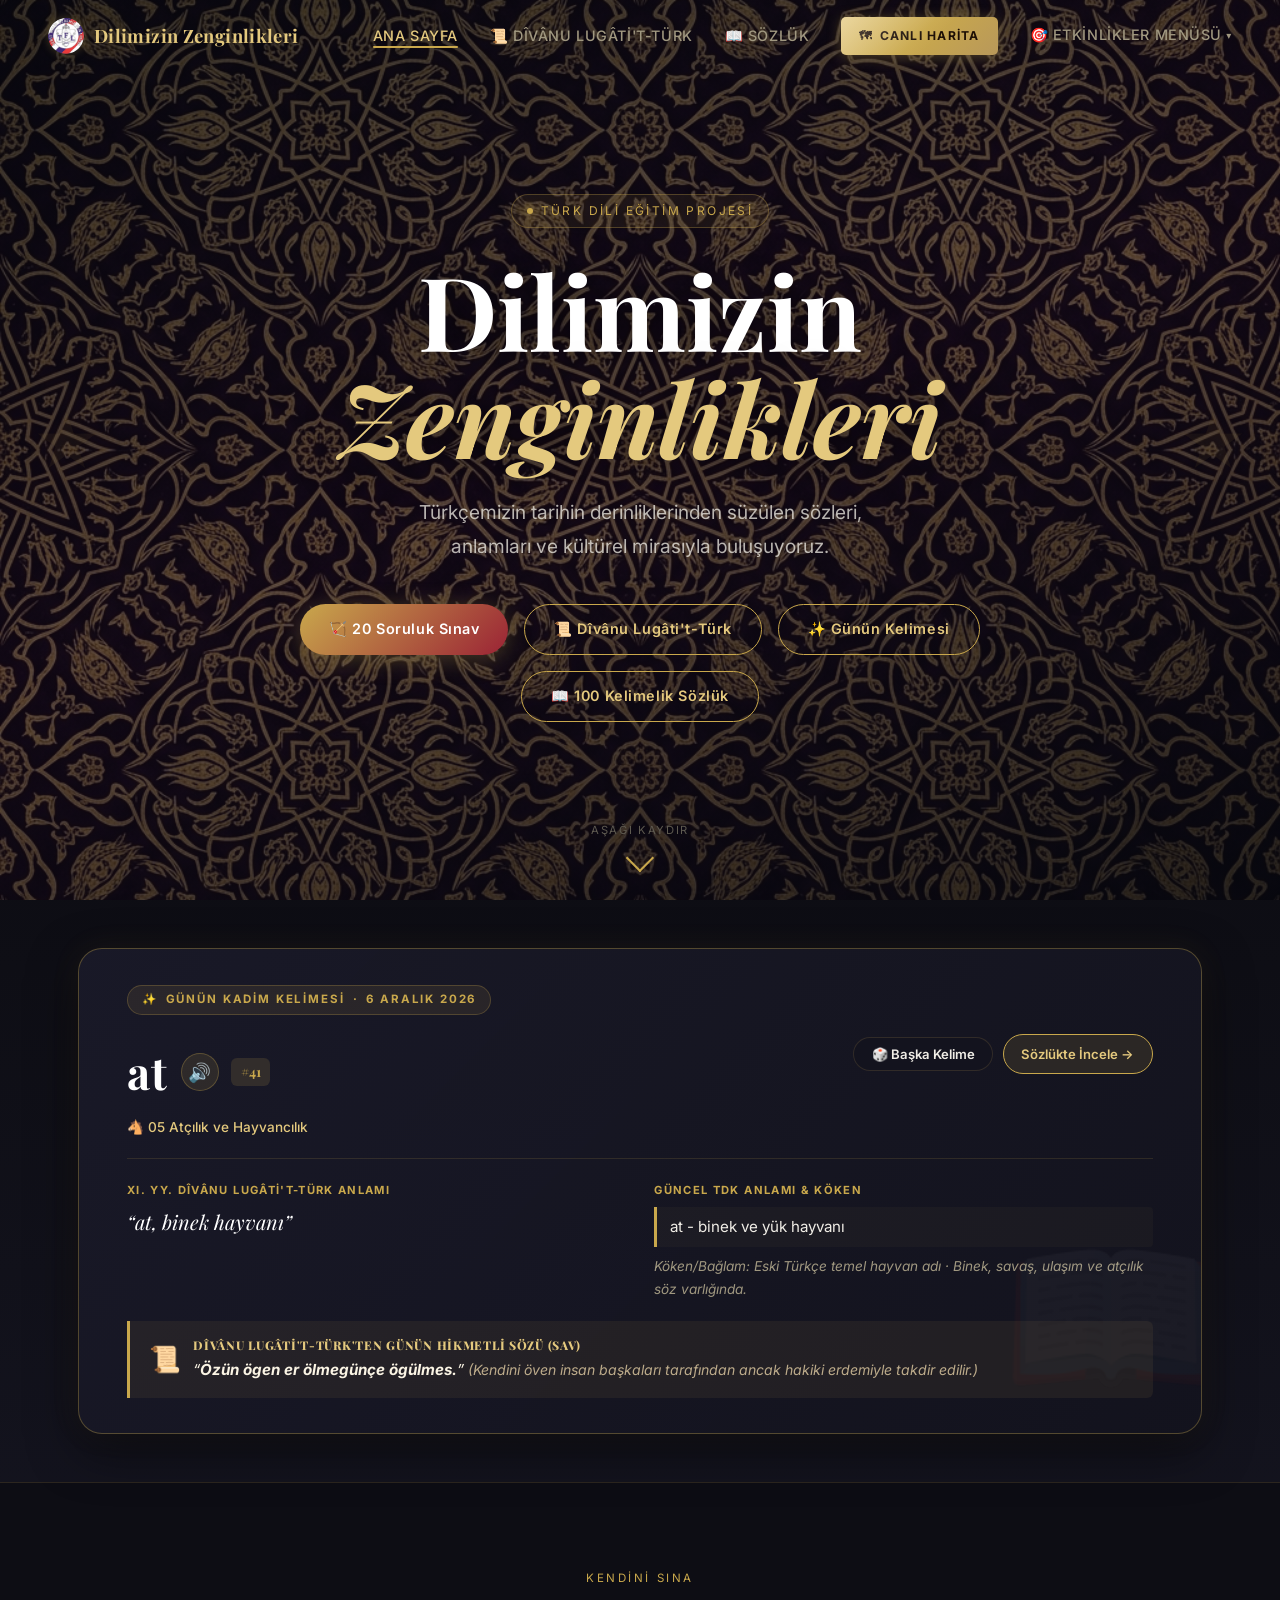
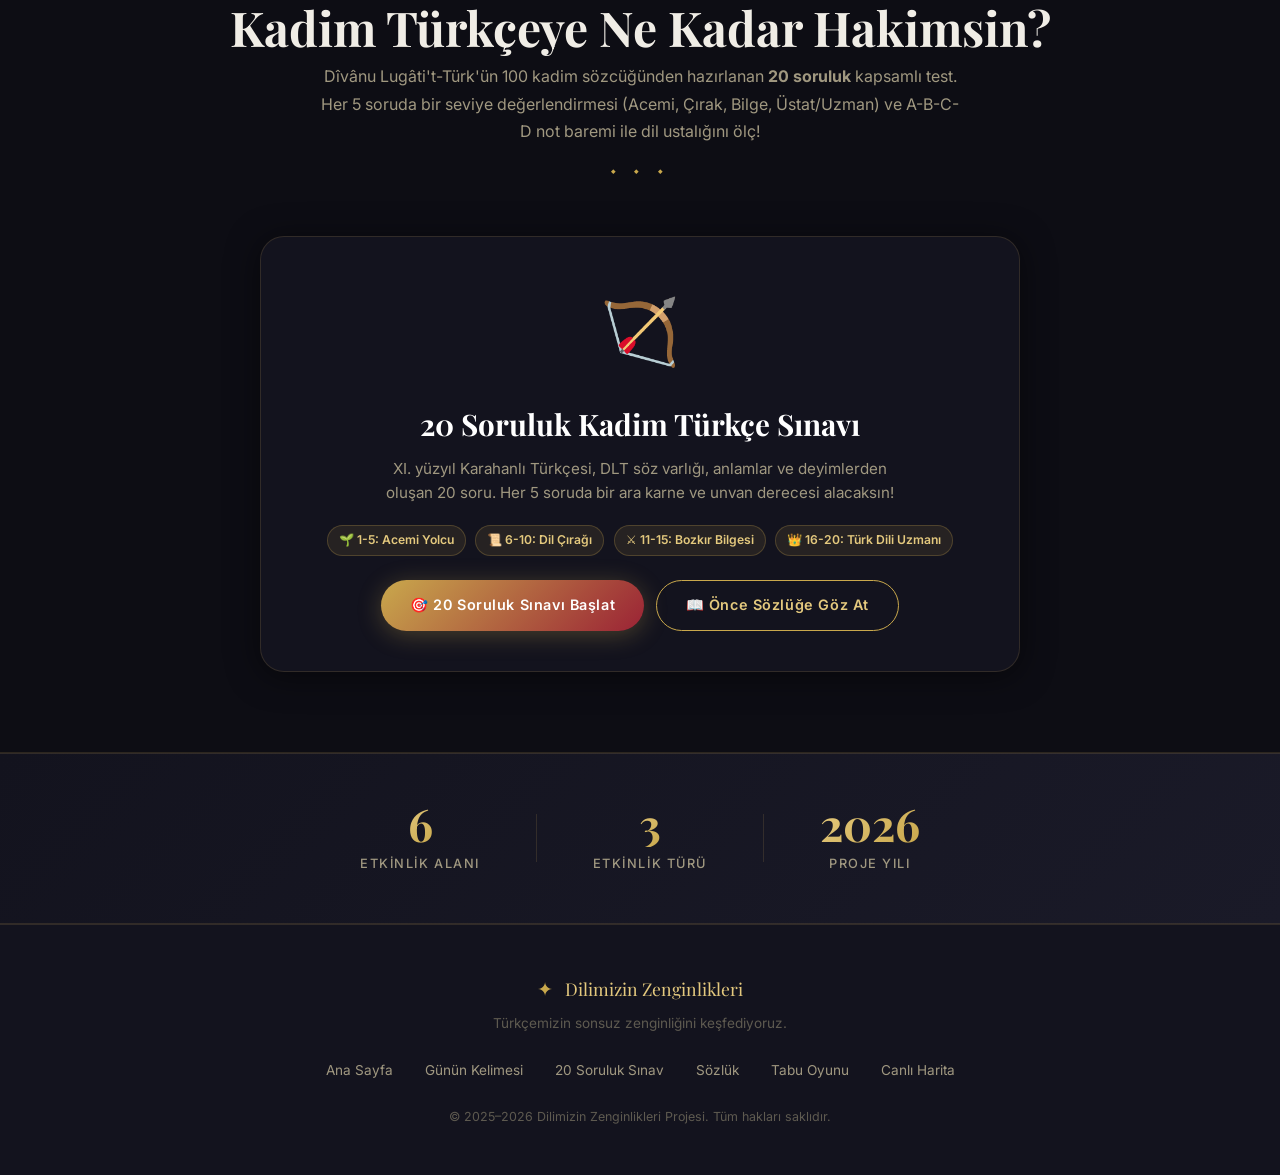
==== index.html @ dffff852 "Add files via upload" ====
<!DOCTYPE html>
<html lang="tr">
<head>
  <link rel="icon" href="favicon.ico" />
  <meta charset="UTF-8" />
  <meta name="viewport" content="width=device-width, initial-scale=1.0" />
  <title>Dilimizin Zenginlikleri – Türkçenin Sonsuz Dünyası</title>
  <meta name="description" content="Dilimizin Zenginlikleri projesi: Türkçemizin tarihsel derinliğini, kelime hazinesini ve kültürel mirasını keşfedin. Öğrenci etkinlikleri, çalışmalar ve dil yolculuğu." />
  <link rel="preconnect" href="https://fonts.googleapis.com" />
  <link rel="preconnect" href="https://fonts.gstatic.com" crossorigin />
  <link href="https://fonts.googleapis.com/css2?family=Playfair+Display:ital,wght@0,400;0,600;0,700;1,400&family=Inter:wght@300;400;500;600&family=Amiri:ital,wght@0,400;0,700;1,400&display=swap" rel="stylesheet" />
  <link rel="stylesheet" href="style.css" />
</head>
<body>

  <!-- ════ NAV ════ -->
  <header class="site-header" id="site-header">
    <nav class="navbar" role="navigation" aria-label="Ana Navigasyon">
      <a href="#hero" class="brand" id="brand-logo" style="display:flex;align-items:center;gap:10px">
        <img src="assets/proje_logo_clean.png" alt="Dilimizin Zenginlikleri Proje Logosu" style="height:36px;width:auto;border-radius:50%;box-shadow:0 0 10px rgba(201,168,76,0.3)" />
        <span class="brand-text">Dilimizin Zenginlikleri</span>
      </a>
      <button class="hamburger" id="hamburger-btn" aria-label="Menüyü aç" aria-expanded="false">
        <span></span><span></span><span></span>
      </button>
      <ul class="nav-links" id="nav-links" role="menubar">
        <li role="none"><a href="#hero" class="nav-link active" role="menuitem" id="nav-anasayfa">Ana Sayfa</a></li>
        <li role="none"><a href="divanu.html" class="nav-link" role="menuitem" id="nav-divanu">📜 Dîvânu Lugâti't-Türk</a></li>
        <li role="none"><a href="sozluk.html" class="nav-link" role="menuitem" id="nav-sozluk">📖 Sözlük</a></li>
        <li role="none"><a href="harita.html" class="nav-map-btn" id="nav-harita-btn">🗺 <span>Canlı Harita</span></a></li>
        <li class="nav-dropdown" role="none" id="nav-etkinlikler-wrap">
          <button class="nav-link nav-dropdown-btn" id="nav-etkinlikler" aria-haspopup="true" aria-expanded="false">
            🎯 Etkinlikler Menüsü <span class="nav-chevron">▾</span>
          </button>
          <ul class="nav-dropdown-menu" id="nav-dropdown-menu" role="menu">
            <li role="none"><a href="harita.html" class="nav-dropdown-item nav-dropdown-item--page" role="menuitem">🗺️ Türk Dünyası Canlı Haritası</a></li>
            <li role="none"><a href="divanu.html" class="nav-dropdown-item nav-dropdown-item--page" role="menuitem">📜 Dîvânu Lugâti't-Türk & Kaşgarlı Mahmud Rehberi</a></li>
            <li role="none"><a href="sozluk.html" class="nav-dropdown-item nav-dropdown-item--page" role="menuitem">📖 100 Kelimelik Kadim Sözlük</a></li>
            <li role="none"><a href="#mini-quiz" class="nav-dropdown-item" role="menuitem" id="nd-quiz">🏹 20 Soruluk Bilgi Sınavı</a></li>
            <li role="none"><a href="tabu.html" class="nav-dropdown-item" role="menuitem">🃏 Kadim Kelimeler Tabu Turnuvası</a></li>
          </ul>
        </li>
      </ul>
    </nav>
  </header>

  <main>

    <!-- ════ HERO ════ -->
    <section class="hero" id="hero" aria-label="Karşılama Bölümü">
      <div class="hero-overlay"></div>
      <div class="hero-content">
        <div class="hero-badge" id="hero-badge">
          <span class="hero-badge-dot"></span>
          Türk Dili Eğitim Projesi
        </div>
        <h1 class="hero-title" id="hero-title">
          Dilimizin<br />
          <em>Zenginlikleri</em>
        </h1>
        <p class="hero-subtitle" id="hero-subtitle">
          Türkçemizin tarihin derinliklerinden süzülen sözleri,<br />
          anlamları ve kültürel mirasıyla buluşuyoruz.
        </p>
        <div class="hero-actions">
          <a href="#mini-quiz" class="btn btn-primary" id="hero-btn-quiz">🏹 20 Soruluk Sınav</a>
          <a href="divanu.html" class="btn btn-ghost" id="hero-btn-divanu">📜 Dîvânu Lugâti't-Türk</a>
          <a href="#gunun-kelimesi" class="btn btn-ghost" id="hero-btn-gunun-kelimesi">✨ Günün Kelimesi</a>
          <a href="sozluk.html" class="btn btn-ghost" id="hero-btn-sozluk">📖 100 Kelimelik Sözlük</a>
        </div>

      </div>
      <div class="hero-scroll-hint" id="hero-scroll-hint" aria-hidden="true">
        <span>Aşağı Kaydır</span>
        <div class="scroll-arrow"></div>
      </div>
      <div class="hero-ornament ornament-left" aria-hidden="true">٭</div>
      <div class="hero-ornament ornament-right" aria-hidden="true">٭</div>
    </section>

    <!-- ════ GÜNÜN KELİMESİ WIDGET ════ -->
    <section class="section gunun-kelimesi-section" id="gunun-kelimesi" aria-label="Günün Kadim Kelimesi">
      <div class="container">
        <div class="daily-word-card">
          <div class="daily-word-badge">
            <span>✨</span> GÜNÜN KADİM KELİMESİ <span>·</span> <span id="daily-date">Bugün</span>
          </div>
          <div class="daily-word-header">
            <div>
              <div class="daily-word-title-wrap">
                <h3 class="daily-word-title" id="daily-word-k">...</h3>
                <button type="button" class="daily-speak-btn" id="daily-speak-btn" title="Sesli Dinle">🔊</button>
                <span class="daily-word-no" id="daily-word-no">#00</span>
              </div>
              <div class="daily-word-cat" id="daily-word-cat">Kategori</div>
            </div>
            <div class="daily-actions">
              <button type="button" class="daily-btn-refresh" id="daily-btn-random" title="Farklı bir kadim kelime getir">🎲 Başka Kelime</button>
              <a href="sozluk.html" class="daily-btn-link">Sözlükte İncele →</a>
            </div>
          </div>
          <div class="daily-word-body">
            <div class="daily-field">
              <span class="daily-field-label">XI. YY. DÎVÂNU LUGÂTİ'T-TÜRK ANLAMI</span>
              <p class="daily-dlt-meaning" id="daily-word-d">“...”</p>
            </div>
            <div class="daily-field">
              <span class="daily-field-label">GÜNCEL TDK ANLAMI & KÖKEN</span>
              <p class="daily-tdk-meaning" id="daily-word-tdk">...</p>
              <p class="daily-koken" id="daily-word-koken">...</p>
            </div>
          </div>
          <!-- Günün Atasözü (Sav) Kutucuğu -->
          <div class="daily-sav-box" id="daily-sav-box" style="margin-top:1.2rem;padding:0.9rem 1.2rem;background:rgba(201,168,76,0.08);border-left:3px solid var(--color-gold);border-radius:0 6px 6px 0;display:flex;align-items:center;gap:12px">
            <span style="font-size:1.6rem;flex-shrink:0">📜</span>
            <div>
              <div style="font-family:var(--font-display);font-size:0.75rem;font-weight:800;color:var(--color-gold-light);letter-spacing:0.06em;text-transform:uppercase">
                Dîvânu Lugâti't-Türk'ten Günün Hikmetli Sözü (Sav)
              </div>
              <div id="daily-sav-text" style="font-family:var(--font-serif);font-style:italic;font-size:0.95rem;color:#FAF4E4;margin-top:2px">
                “Kanı kanla yumazlar, kanı su ile yurlar.” (Kötülüğe kötülükle değil, iyilikle karşılık verilir.)
              </div>
            </div>
          </div>
        </div>
      </div>
    </section>

    <!-- ════ HIZLI TÜRKÇE KELİME TESTİ (20 SORULUK BÜYÜK QUIZ) ════ -->
    <section class="section mini-quiz-section" id="mini-quiz" aria-label="Kadim Kelimeler Bilgi Testi">
      <div class="container">
        <div class="section-header">
          <span class="section-tag">Kendini Sına</span>
          <h2 class="section-title">Kadim Türkçeye Ne Kadar Hakimsin?</h2>
          <p class="section-sub" style="color:var(--color-text-muted);max-width:640px;margin:0.5rem auto 0;text-align:center">Dîvânu Lugâti't-Türk'ün 100 kadim sözcüğünden hazırlanan <strong>20 soruluk</strong> kapsamlı test. Her 5 soruda bir seviye değerlendirmesi (Acemi, Çırak, Bilge, Üstat/Uzman) ve A-B-C-D not baremi ile dil ustalığını ölç!</p>
          <div class="title-ornament" aria-hidden="true">⬥ ⬥ ⬥</div>
        </div>

        <div class="quiz-container" id="quiz-container">
          <!-- Quiz Start View -->
          <div class="quiz-view" id="quiz-start-view">
            <div class="quiz-icon">🏹</div>
            <h3 class="quiz-view-title">20 Soruluk Kadim Türkçe Sınavı</h3>
            <p class="quiz-view-desc">XI. yüzyıl Karahanlı Türkçesi, DLT söz varlığı, anlamlar ve deyimlerden oluşan 20 soru. Her 5 soruda bir ara karne ve unvan derecesi alacaksın!</p>
            <div class="quiz-stages-preview">
              <span class="stage-pill">🌱 1-5: Acemi Yolcu</span>
              <span class="stage-pill">📜 6-10: Dil Çırağı</span>
              <span class="stage-pill">⚔️ 11-15: Bozkır Bilgesi</span>
              <span class="stage-pill">👑 16-20: Türk Dili Uzmanı</span>
            </div>
            <div style="display:flex;gap:0.75rem;justify-content:center;flex-wrap:wrap;margin-top:1.5rem">
              <button class="btn btn-primary" id="btn-start-quiz">🎯 20 Soruluk Sınavı Başlat</button>
              <a href="sozluk.html" class="btn btn-ghost">📖 Önce Sözlüğe Göz At</a>
            </div>
          </div>

          <!-- Quiz Question View -->
          <div class="quiz-view" id="quiz-play-view" style="display:none">
            <div class="quiz-progress-bar">
              <div class="quiz-progress-fill" id="quiz-progress-fill" style="width:5%"></div>
            </div>
            <div class="quiz-meta-row">
              <span class="quiz-q-indicator" id="quiz-q-indicator">Soru 1 / 20</span>
              <span class="quiz-tier-badge" id="quiz-current-tier-badge">Aşama 1: Acemi</span>
              <span class="quiz-score-indicator" id="quiz-score-indicator">Doğru: 0 / 20</span>
            </div>
            <h3 class="quiz-question-text" id="quiz-question-text">Soru yükleniyor...</h3>
            <div class="quiz-options-grid" id="quiz-options-grid"></div>
            <div class="quiz-feedback-box" id="quiz-feedback-box" style="display:none">
              <div id="quiz-feedback-text"></div>
              <button class="btn btn-primary" id="quiz-btn-next" style="margin-top:0.8rem;padding:0.5rem 1.4rem;font-size:0.88rem">Sonraki Soru →</button>
            </div>
          </div>

          <!-- Quiz Mid-Stage Checkpoint (Her 5 Soruda Bir Ara Değerlendirme) -->
          <div class="quiz-view" id="quiz-stage-view" style="display:none">
            <div class="quiz-icon" id="quiz-stage-icon">🎖️</div>
            <div class="quiz-grade-circle" id="quiz-stage-grade">A</div>
            <h3 class="quiz-view-title" id="quiz-stage-title">5. Soru Tamamlandı!</h3>
            <p class="quiz-view-desc" id="quiz-stage-desc">Seviye değerlendirmesi yükleniyor...</p>
            <div class="stage-stats-card" id="stage-stats-card">
              <!-- JS ile dinamik dolacak -->
            </div>
            <button class="btn btn-primary" id="btn-continue-quiz" style="margin-top:1.5rem">Sonraki Aşamaya Devam Et →</button>
          </div>

          <!-- Quiz Result View (Final 20 Soru) -->
          <div class="quiz-view" id="quiz-result-view" style="display:none">
            <div class="quiz-icon" id="quiz-result-icon">👑</div>
            <div class="quiz-grade-circle final-grade" id="quiz-final-grade">A+</div>
            <h3 class="quiz-view-title" id="quiz-result-title">Sınav Tamamlandı!</h3>
            <p class="quiz-view-desc" id="quiz-result-desc">Genel değerlendirmeniz hesaplanıyor...</p>
            <div class="quiz-result-score-box">
              <div class="quiz-big-score" id="quiz-big-score">20 / 20</div>
              <div style="font-size:0.85rem;color:var(--color-gold-light);font-weight:700" id="quiz-final-rank">UZMAN BİLGE</div>
            </div>
            <div id="quiz-stage-breakdown" style="margin-top:1.5rem;text-align:left"></div>
            <div style="display:flex;gap:0.75rem;justify-content:center;flex-wrap:wrap;margin-top:1.5rem">
              <button class="btn btn-primary" id="btn-restart-quiz">🔄 Yeniden Sınava Gir (20 Soru)</button>
              <a href="tabu.html" class="btn btn-ghost">🃏 Tabu Oyunuyla Pekiştir</a>
            </div>
          </div>
        </div>

      </div>
    </section>

    <!-- ════ STATS ════ -->
    <section class="stats-strip" id="stats-strip" aria-label="Proje İstatistikleri">
      <div class="container">
        <div class="stats-grid">
          <div class="stat-item" id="stat-etkinlik">
            <span class="stat-number">6</span>
            <span class="stat-label">Etkinlik Alanı</span>
          </div>
          <div class="stat-divider" aria-hidden="true"></div>
          <div class="stat-item" id="stat-tip">
            <span class="stat-number">3</span>
            <span class="stat-label">Etkinlik Türü</span>
          </div>
          <div class="stat-divider" aria-hidden="true"></div>
          <div class="stat-item" id="stat-yil">
            <span class="stat-number">2026</span>
            <span class="stat-label">Proje Yılı</span>
          </div>
        </div>
      </div>
    </section>

  </main>

  <!-- ════ FOOTER ════ -->
  <footer class="site-footer" id="site-footer">
    <div class="footer-inner container">
      <div class="footer-brand">
        <span class="brand-icon">✦</span>
        <span class="brand-text">Dilimizin Zenginlikleri</span>
        <p class="footer-tagline">Türkçemizin sonsuz zenginliğini keşfediyoruz.</p>
      </div>
      <nav class="footer-nav" aria-label="Alt Navigasyon">
        <a href="#hero" id="footer-anasayfa">Ana Sayfa</a>
        <a href="#gunun-kelimesi">Günün Kelimesi</a>
        <a href="#mini-quiz">20 Soruluk Sınav</a>
        <a href="sozluk.html" id="footer-sozluk">Sözlük</a>
        <a href="tabu.html" id="footer-tabu">Tabu Oyunu</a>
        <a href="harita.html">Canlı Harita</a>
      </nav>
      <p class="footer-copy">© 2025–2026 Dilimizin Zenginlikleri Projesi. Tüm hakları saklıdır.</p>
    </div>
  </footer>

  <!-- MODAL -->
  <div class="modal-overlay" id="modal-overlay" role="dialog" aria-modal="true" aria-labelledby="modal-title" aria-hidden="true">
    <div class="modal" id="modal-box">
      <button class="modal-close" id="modal-close" aria-label="Kapat">✕</button>
      <div class="modal-body" id="modal-body"></div>
    </div>
  </div>

  <script src="words.js"></script>
  <script src="script.js"></script>
</body>
</html>
---- style.css ----
/* ─────────────────────────────────────────────────────────
   Dilimizin Zenginlikleri – style.css
   Premium Turkish Language Education Website
───────────────────────────────────────────────────────── */

/* ── DESIGN TOKENS ── */
:root {
  --color-bg:          #0d0d14;
  --color-surface:     #13131e;
  --color-surface-2:   #1a1a28;
  --color-border:      rgba(180,148,82,0.18);

  --color-gold:        #c9a84c;
  --color-gold-light:  #e4c97e;
  --color-gold-muted:  rgba(201,168,76,0.15);

  --color-crimson:     #9b2335;
  --color-crimson-deep:#6e1221;
  --color-crimson-soft:rgba(155,35,53,0.12);

  --color-teal:        #1a7a6e;
  --color-teal-soft:   rgba(26,122,110,0.12);

  --color-text:        #f0ede6;
  --color-text-muted:  #a09880;
  --color-text-faint:  #5e5a50;

  --font-display:      'Playfair Display', Georgia, serif;
  --font-body:         'Inter', system-ui, sans-serif;
  --font-arabic:       'Amiri', serif;

  --radius-sm:         6px;
  --radius-md:         14px;
  --radius-lg:         24px;
  --radius-pill:       999px;

  --shadow-card:       0 4px 32px rgba(0,0,0,0.5);
  --shadow-glow-gold:  0 0 40px rgba(201,168,76,0.18);
  --shadow-glow-crimson:0 0 40px rgba(155,35,53,0.18);

  --transition:        0.3s cubic-bezier(0.4,0,0.2,1);
  --transition-slow:   0.6s cubic-bezier(0.4,0,0.2,1);

  --nav-height:        72px;
  --container-max:     1220px;
}

/* ── RESET ── */
*, *::before, *::after { box-sizing: border-box; margin: 0; padding: 0; }
html { scroll-behavior: smooth; font-size: 16px; }
body {
  background: var(--color-bg);
  color: var(--color-text);
  font-family: var(--font-body);
  line-height: 1.7;
  overflow-x: hidden;
}
img { display: block; width: 100%; height: 100%; object-fit: cover; }
a { color: inherit; text-decoration: none; }
button { cursor: pointer; font-family: inherit; border: none; background: none; }
ul { list-style: none; }

/* ── SCROLLBAR ── */
::-webkit-scrollbar { width: 6px; }
::-webkit-scrollbar-track { background: var(--color-bg); }
::-webkit-scrollbar-thumb { background: var(--color-gold); border-radius: var(--radius-pill); }

/* ── CONTAINER ── */
.container {
  width: 100%;
  max-width: var(--container-max);
  margin-inline: auto;
  padding-inline: clamp(1.25rem, 5vw, 3rem);
}

/* ── NAVIGATION ── */
.site-header {
  position: fixed;
  top: 0; left: 0; right: 0;
  z-index: 1000;
  height: var(--nav-height);
  transition: background var(--transition), box-shadow var(--transition), backdrop-filter var(--transition);
}
.site-header.scrolled {
  background: rgba(13,13,20,0.92);
  backdrop-filter: blur(20px);
  -webkit-backdrop-filter: blur(20px);
  box-shadow: 0 1px 0 var(--color-border);
}
.navbar {
  height: var(--nav-height);
  display: flex;
  align-items: center;
  justify-content: space-between;
  padding-inline: clamp(1.25rem, 4vw, 3rem);
}
.brand {
  display: flex;
  align-items: center;
  gap: 0.6rem;
  font-family: var(--font-display);
  font-size: 1.15rem;
  font-weight: 700;
  color: var(--color-gold-light);
  letter-spacing: 0.02em;
  transition: opacity var(--transition);
}
.brand:hover { opacity: 0.8; }
.brand-icon {
  color: var(--color-gold);
  font-size: 1.4rem;
  animation: spinGold 8s linear infinite;
}
@keyframes spinGold {
  0%  { transform: rotate(0deg); }
  100%{ transform: rotate(360deg); }
}
.nav-links {
  display: flex;
  align-items: center;
  gap: 2rem;
}

/* ── CAN LI HARİTA BUTONU ── */
.nav-map-btn {
  display: inline-flex;
  align-items: center;
  gap: 7px;
  font-family: var(--font-body);
  font-size: 0.78rem;
  font-weight: 700;
  letter-spacing: 0.1em;
  text-transform: uppercase;
  color: #1c0e05;
  background: linear-gradient(135deg, #e4c97e 0%, #c9a84c 50%, #b8985a 100%);
  border: none;
  border-radius: 5px;
  padding: 8px 18px;
  text-decoration: none;
  cursor: pointer;
  position: relative;
  overflow: hidden;
  box-shadow: 0 2px 14px rgba(201,168,76,0.35), 0 0 0 0 rgba(228,201,126,0.5);
  animation: mapBtnPulse 2.8s ease-in-out infinite;
  transition: transform 0.2s, box-shadow 0.2s;
  flex-shrink: 0;
}
.nav-map-btn::before {
  content: '';
  position: absolute;
  inset: 0;
  background: linear-gradient(135deg, rgba(255,255,255,0.25) 0%, transparent 60%);
  pointer-events: none;
}
.nav-map-btn:hover {
  transform: translateY(-1px) scale(1.03);
  box-shadow: 0 4px 22px rgba(201,168,76,0.55);
  animation: none;
}
.nav-map-btn span { font-size: 0.76rem; }
@keyframes mapBtnPulse {
  0%,100% { box-shadow: 0 2px 14px rgba(201,168,76,0.35), 0 0 0 0 rgba(228,201,126,0.5); }
  50%      { box-shadow: 0 2px 14px rgba(201,168,76,0.35), 0 0 0 6px rgba(228,201,126,0); }
}

.nav-link {
  font-size: 0.9rem;
  font-weight: 500;
  color: var(--color-text-muted);
  letter-spacing: 0.04em;
  text-transform: uppercase;
  position: relative;
  padding-bottom: 2px;
  transition: color var(--transition);
}
.nav-link::after {
  content: '';
  position: absolute;
  bottom: -2px; left: 0;
  width: 0; height: 2px;
  background: var(--color-gold);
  border-radius: var(--radius-pill);
  transition: width var(--transition);
}
.nav-link:hover, .nav-link.active { color: var(--color-gold-light); }
.nav-link:hover::after, .nav-link.active::after { width: 100%; }

/* ── NAV DROPDOWN ── */
.nav-dropdown { position: relative; }
.nav-dropdown-btn {
  display: flex;
  align-items: center;
  gap: 0.3em;
  background: none;
  border: none;
  padding-bottom: 2px;
  cursor: pointer;
}
.nav-dropdown-btn::after {
  content: '';
  position: absolute;
  bottom: -2px; left: 0;
  width: 0; height: 2px;
  background: var(--color-gold);
  border-radius: var(--radius-pill);
  transition: width var(--transition);
}
.nav-dropdown-btn:hover::after,
.nav-dropdown-btn.dropdown-open::after { width: 100%; }
.nav-dropdown-btn:hover,
.nav-dropdown-btn.dropdown-open { color: var(--color-gold-light); }
.nav-chevron {
  font-size: 0.7em;
  transition: transform var(--transition);
  display: inline-block;
}
.nav-dropdown-btn.dropdown-open .nav-chevron { transform: rotate(180deg); }
.nav-dropdown-menu {
  position: absolute;
  top: calc(100% + 14px);
  left: 50%;
  transform: translateX(-50%);
  min-width: 340px;
  background: rgba(18,17,28,0.97);
  backdrop-filter: blur(20px);
  -webkit-backdrop-filter: blur(20px);
  border: 1px solid var(--color-border);
  border-radius: var(--radius-md);
  padding: 0.5rem;
  box-shadow: 0 20px 60px rgba(0,0,0,0.6), 0 0 0 1px rgba(201,168,76,0.08);
  display: none;
  z-index: 999;
  list-style: none;
}
.nav-dropdown-menu.open { display: block; animation: dropDown 0.22s ease; }
@keyframes dropDown {
  from { opacity:0; transform: translateX(-50%) translateY(-8px); }
  to   { opacity:1; transform: translateX(-50%) translateY(0); }
}
.nav-dropdown-item {
  display: flex;
  align-items: center;
  gap: 0.6em;
  padding: 0.65rem 1rem;
  border-radius: var(--radius-sm);
  font-size: 0.84rem;
  color: var(--color-text-muted);
  transition: all var(--transition);
  white-space: nowrap;
}
.nav-dropdown-item:hover {
  background: var(--color-gold-muted);
  color: var(--color-gold-light);
  padding-left: 1.3rem;
}
.nav-dropdown-item--all {
  margin-top: 0.25rem;
  border-top: 1px solid var(--color-border);
  padding-top: 0.65rem;
  color: var(--color-gold);
  font-weight: 600;
}
.nav-dropdown-item--all:hover { color: var(--color-gold-light); }

.hamburger {
  display: none;
  flex-direction: column;
  gap: 5px;
  padding: 6px;
}
.hamburger span {
  display: block;
  width: 24px; height: 2px;
  background: var(--color-gold-light);
  border-radius: var(--radius-pill);
  transition: all var(--transition);
}
.hamburger.open span:nth-child(1) { transform: translateY(7px) rotate(45deg); }
.hamburger.open span:nth-child(2) { opacity: 0; }
.hamburger.open span:nth-child(3) { transform: translateY(-7px) rotate(-45deg); }

/* ── HERO ── */
.hero {
  position: relative;
  min-height: 100svh;
  display: flex;
  align-items: center;
  justify-content: center;
  overflow: hidden;
  background: #07080f url('assets/hero_bg.png') center/cover no-repeat;
  background-attachment: fixed;
}
.hero-overlay {
  position: absolute;
  inset: 0;
  background: linear-gradient(
    160deg,
    rgba(7,8,15,0.78) 0%,
    rgba(20,10,25,0.65) 50%,
    rgba(7,8,15,0.85) 100%
  );
}
/* ── HERO BADGE ── */
.hero-badge {
  display: inline-flex;
  align-items: center;
  gap: 0.5rem;
  font-size: 0.75rem;
  letter-spacing: 0.2em;
  text-transform: uppercase;
  color: var(--color-gold);
  border: 1px solid rgba(201,168,76,0.3);
  background: rgba(201,168,76,0.08);
  padding: 0.45em 1.2em;
  border-radius: var(--radius-pill);
  margin-bottom: 1.75rem;
  opacity: 0;
  animation: fadeSlideUp 0.8s 0.3s forwards;
}
.hero-badge-dot {
  width: 6px; height: 6px;
  border-radius: 50%;
  background: var(--color-gold);
  box-shadow: 0 0 8px var(--color-gold);
  animation: pulse 2s ease-in-out infinite;
}
@keyframes pulse {
  0%, 100% { opacity:1; transform:scale(1); }
  50%       { opacity:0.5; transform:scale(1.5); }
}
/* ── HERO CATS ── */
.hero-cats {
  display: flex;
  flex-wrap: wrap;
  justify-content: center;
  gap: 0.6rem;
  margin-top: 2.5rem;
  opacity: 0;
  animation: fadeSlideUp 0.8s 1s forwards;
}
.hero-cat-chip {
  display: inline-flex;
  align-items: center;
  gap: 0.4em;
  padding: 0.5em 1.1em;
  border-radius: var(--radius-pill);
  border: 1px solid rgba(201,168,76,0.2);
  background: rgba(201,168,76,0.06);
  font-size: 0.78rem;
  color: rgba(240,237,230,0.7);
  backdrop-filter: blur(6px);
  transition: all var(--transition);
  cursor: pointer;
}
.hero-cat-chip:hover {
  border-color: var(--color-gold);
  background: var(--color-gold-muted);
  color: var(--color-gold-light);
  transform: translateY(-2px);
  box-shadow: 0 4px 16px rgba(201,168,76,0.2);
}
.hero-content {
  position: relative;
  z-index: 2;
  text-align: center;
  max-width: 820px;
  padding: calc(var(--nav-height) + 2rem) 2rem 2rem;
}
.hero-eyebrow {
  font-size: 0.8rem;
  letter-spacing: 0.25em;
  text-transform: uppercase;
  color: var(--color-gold);
  margin-bottom: 1.5rem;
  opacity: 0;
  animation: fadeSlideUp 0.8s 0.3s forwards;
}
.hero-title {
  font-family: var(--font-display);
  font-size: clamp(3rem, 8vw, 6.5rem);
  font-weight: 700;
  line-height: 1.05;
  color: #fff;
  margin-bottom: 1.5rem;
  opacity: 0;
  animation: fadeSlideUp 0.8s 0.5s forwards;
  text-shadow: 0 4px 40px rgba(0,0,0,0.6);
}
.hero-title em {
  font-style: italic;
  color: var(--color-gold-light);
  display: block;
}
.hero-subtitle {
  font-size: clamp(1rem, 2vw, 1.2rem);
  color: rgba(240,237,230,0.75);
  margin-bottom: 2.5rem;
  line-height: 1.8;
  opacity: 0;
  animation: fadeSlideUp 0.8s 0.7s forwards;
}
.hero-actions {
  display: flex;
  gap: 1rem;
  justify-content: center;
  flex-wrap: wrap;
  margin-bottom: 3.5rem;
  opacity: 0;
  animation: fadeSlideUp 0.8s 0.9s forwards;
}
.hero-stats {
  display: flex;
  align-items: center;
  justify-content: center;
  gap: 2.5rem;
  opacity: 0;
  animation: fadeSlideUp 0.8s 1.1s forwards;
}
.stat { text-align: center; }
.stat-number {
  display: block;
  font-family: var(--font-display);
  font-size: 2.2rem;
  font-weight: 700;
  color: var(--color-gold-light);
}
.stat-label {
  display: block;
  font-size: 0.75rem;
  letter-spacing: 0.12em;
  text-transform: uppercase;
  color: var(--color-text-muted);
}
.stat-divider {
  width: 1px;
  height: 48px;
  background: var(--color-border);
}
.hero-scroll-hint {
  position: absolute;
  bottom: 2rem;
  left: 50%;
  transform: translateX(-50%);
  display: flex;
  flex-direction: column;
  align-items: center;
  gap: 0.5rem;
  font-size: 0.7rem;
  letter-spacing: 0.15em;
  text-transform: uppercase;
  color: var(--color-text-faint);
  animation: fadeIn 1s 1.5s both;
}
.scroll-arrow {
  width: 20px; height: 20px;
  border-right: 2px solid var(--color-gold);
  border-bottom: 2px solid var(--color-gold);
  transform: rotate(45deg);
  animation: bounce 1.8s ease-in-out infinite;
}
@keyframes bounce {
  0%, 100% { transform: rotate(45deg) translateY(0); }
  50%       { transform: rotate(45deg) translateY(5px); }
}
.hero-ornament {
  position: absolute;
  font-family: var(--font-arabic);
  font-size: 8rem;
  color: rgba(201,168,76,0.06);
  top: 50%;
  transform: translateY(-50%);
  pointer-events: none;
  user-select: none;
}
.ornament-left  { left: 2rem; }
.ornament-right { right: 2rem; }

/* ── BUTTONS ── */
.btn {
  display: inline-flex;
  align-items: center;
  justify-content: center;
  gap: 0.5rem;
  padding: 0.85em 2em;
  border-radius: var(--radius-pill);
  font-size: 0.9rem;
  font-weight: 600;
  letter-spacing: 0.04em;
  transition: all var(--transition);
  white-space: nowrap;
}
.btn-primary {
  background: linear-gradient(135deg, var(--color-gold), var(--color-crimson));
  color: #fff;
  box-shadow: 0 4px 24px rgba(201,168,76,0.3);
}
.btn-primary:hover {
  transform: translateY(-2px);
  box-shadow: 0 8px 32px rgba(201,168,76,0.4);
  filter: brightness(1.1);
}
.btn-ghost {
  border: 1.5px solid var(--color-gold);
  color: var(--color-gold-light);
  background: transparent;
}
.btn-ghost:hover {
  background: var(--color-gold-muted);
  transform: translateY(-2px);
}
.btn-full { width: 100%; }

/* ── SECTION SHARED ── */
.section {
  padding-block: clamp(4rem, 8vw, 7rem);
}
.section-header {
  text-align: center;
  margin-bottom: 3.5rem;
}
.section-tag {
  display: inline-block;
  font-size: 0.72rem;
  letter-spacing: 0.22em;
  text-transform: uppercase;
  color: var(--color-gold);
  margin-bottom: 0.75rem;
}
.section-tag--light { color: var(--color-gold-light); }
.section-title {
  font-family: var(--font-display);
  font-size: clamp(2rem, 4vw, 3rem);
  font-weight: 700;
  color: var(--color-text);
  line-height: 1.15;
}
.section-title--light { color: #fff; }
.title-ornament {
  font-size: 0.7rem;
  letter-spacing: 0.6em;
  color: var(--color-gold);
  margin-top: 1rem;
}
.title-ornament--light { color: var(--color-gold-light); }

/* ── HAKKINDA ── */
.hakkinda { background: var(--color-bg); }
.hakkinda-grid {
  display: grid;
  grid-template-columns: 1fr 1fr;
  gap: 4rem;
  align-items: start;
}
.hakkinda-text .lead-text {
  font-family: var(--font-display);
  font-size: 1.15rem;
  line-height: 1.8;
  color: var(--color-text);
  margin-bottom: 1.25rem;
}
.hakkinda-text p {
  color: var(--color-text-muted);
  margin-bottom: 1.5rem;
}
.hakkinda-badges {
  display: flex;
  flex-wrap: wrap;
  gap: 0.6rem;
}
.badge {
  padding: 0.4em 1em;
  border-radius: var(--radius-pill);
  border: 1px solid var(--color-border);
  font-size: 0.82rem;
  color: var(--color-gold-light);
  background: var(--color-gold-muted);
  transition: all var(--transition);
}
.badge:hover {
  background: var(--color-gold);
  color: #000;
  border-color: var(--color-gold);
}
.hakkinda-visual {
  display: flex;
  flex-direction: column;
  gap: 1.25rem;
}
.visual-card {
  background: var(--color-surface);
  border: 1px solid var(--color-border);
  border-radius: var(--radius-md);
  padding: 1.5rem;
  display: flex;
  gap: 1rem;
  align-items: flex-start;
  transition: all var(--transition);
  position: relative;
  overflow: hidden;
}
.visual-card::before {
  content: '';
  position: absolute;
  inset: 0;
  background: linear-gradient(135deg, var(--color-gold-muted), transparent);
  opacity: 0;
  transition: opacity var(--transition);
}
.visual-card:hover { border-color: var(--color-gold); transform: translateX(6px); }
.visual-card:hover::before { opacity: 1; }
.visual-card-icon { font-size: 1.8rem; min-width: 2.5rem; }
.visual-card h3 {
  font-family: var(--font-display);
  font-size: 1rem;
  font-weight: 600;
  color: var(--color-gold-light);
  margin-bottom: 0.4rem;
}
.visual-card p { font-size: 0.88rem; color: var(--color-text-muted); }

/* ── ETKİNLİKLER ── */
.etkinlikler {
  background: linear-gradient(180deg, #10101a 0%, #0d0d14 100%);
}
.etkinlik-filter {
  display: flex;
  justify-content: center;
  flex-wrap: wrap;
  gap: 0.6rem;
  margin-bottom: 3rem;
  max-width: 960px;
  margin-inline: auto;
  margin-bottom: 3rem;
}
.filter-btn {
  padding: 0.55em 1.2em;
  border-radius: var(--radius-pill);
  border: 1.5px solid var(--color-border);
  font-size: 0.78rem;
  font-weight: 500;
  color: var(--color-text-muted);
  letter-spacing: 0.03em;
  transition: all var(--transition);
  text-align: center;
  line-height: 1.4;
  white-space: normal;
  max-width: 260px;
}
.filter-btn:hover { border-color: var(--color-gold); color: var(--color-gold-light); background: var(--color-gold-muted); }
.filter-btn.active {
  background: linear-gradient(135deg, var(--color-gold), var(--color-crimson));
  border-color: transparent;
  color: #fff;
  box-shadow: 0 4px 16px rgba(201,168,76,0.25);
}
.etkinlik-grid {
  display: grid;
  grid-template-columns: repeat(auto-fill, minmax(340px, 1fr));
  gap: 1.75rem;
}
.etkinlik-card {
  background: var(--color-surface);
  border: 1px solid var(--color-border);
  border-radius: var(--radius-lg);
  overflow: hidden;
  transition: all var(--transition);
  position: relative;
  outline: none;
}
.etkinlik-card::after {
  content: '';
  position: absolute;
  inset: 0;
  border-radius: var(--radius-lg);
  border: 1px solid transparent;
  transition: border-color var(--transition);
  pointer-events: none;
}
.etkinlik-card:hover {
  transform: translateY(-8px);
  box-shadow: var(--shadow-card), var(--shadow-glow-gold);
}
.etkinlik-card:hover::after { border-color: var(--color-gold); }
.etkinlik-card:focus-visible { outline: 2px solid var(--color-gold); outline-offset: 3px; }
.etkinlik-card[data-category="teknoloji"]:hover { box-shadow: var(--shadow-card), 0 0 40px rgba(26,122,110,0.2); }
.etkinlik-card[data-category="sanat"]:hover    { box-shadow: var(--shadow-card), var(--shadow-glow-crimson); }
.etkinlik-card.hidden { display: none; }

.etkinlik-card-img {
  height: 200px;
  position: relative;
  overflow: hidden;
}
.etkinlik-card-img img,
.etkinlik-card-img-placeholder {
  width: 100%; height: 100%;
  transition: transform var(--transition-slow);
  display: flex;
  align-items: center;
  justify-content: center;
  flex-direction: column;
  gap: 0.5rem;
}
.etkinlik-card:hover .etkinlik-card-img img,
.etkinlik-card:hover .etkinlik-card-img-placeholder { transform: scale(1.06); }
.etkinlik-no {
  position: absolute;
  top: 12px; right: 12px;
  background: rgba(0,0,0,0.65);
  backdrop-filter: blur(8px);
  border: 1px solid var(--color-gold);
  color: var(--color-gold);
  font-family: var(--font-display);
  font-size: 0.8rem;
  font-weight: 700;
  padding: 0.25em 0.65em;
  border-radius: var(--radius-sm);
}
.etkinlik-card-body { padding: 1.6rem; }
.etkinlik-tag {
  display: inline-block;
  font-size: 0.7rem;
  letter-spacing: 0.14em;
  text-transform: uppercase;
  color: var(--color-gold);
  margin-bottom: 0.75rem;
  padding: 0.25em 0.8em;
  border: 1px solid var(--color-gold-muted);
  border-radius: var(--radius-pill);
  background: var(--color-gold-muted);
}
.etkinlik-title {
  font-family: var(--font-display);
  font-size: 1.15rem;
  font-weight: 700;
  color: var(--color-text);
  line-height: 1.3;
  margin-bottom: 0.75rem;
}
.etkinlik-desc {
  font-size: 0.86rem;
  color: var(--color-text-muted);
  line-height: 1.7;
  margin-bottom: 1.25rem;
  display: -webkit-box;
  -webkit-line-clamp: 3;
  -webkit-box-orient: vertical;
  overflow: hidden;
}
.etkinlik-meta {
  display: flex;
  flex-wrap: wrap;
  gap: 0.6rem;
  margin-bottom: 1.25rem;
}
.meta-item {
  font-size: 0.76rem;
  color: var(--color-text-faint);
  padding: 0.2em 0.6em;
  background: var(--color-surface-2);
  border-radius: var(--radius-sm);
}
.btn-detail {
  font-size: 0.85rem;
  font-weight: 600;
  color: var(--color-gold-light);
  letter-spacing: 0.05em;
  padding: 0;
  background: none;
  border: none;
  transition: gap var(--transition), color var(--transition);
  display: inline-flex;
  align-items: center;
  gap: 0.3em;
}
.btn-detail:hover { color: var(--color-gold); gap: 0.6em; }

/* ── GALERİ ── */
.galeri { background: var(--color-bg); }
.galeri-grid {
  display: grid;
  grid-template-columns: repeat(3, 1fr);
  grid-template-rows: repeat(2, 240px);
  gap: 1rem;
  margin-bottom: 1.5rem;
}
.galeri-item {
  border-radius: var(--radius-md);
  overflow: hidden;
  cursor: pointer;
  transition: all var(--transition);
}
.galeri-item--large {
  grid-column: 1 / 3;
  grid-row: 1 / 3;
}
.galeri-item:hover { transform: scale(1.02); box-shadow: var(--shadow-card); }
.galeri-placeholder {
  width: 100%; height: 100%;
  display: flex;
  flex-direction: column;
  align-items: center;
  justify-content: center;
  gap: 0.75rem;
  border: 1px solid var(--color-border);
  border-radius: var(--radius-md);
  transition: border-color var(--transition);
}
.galeri-item:hover .galeri-placeholder { border-color: var(--color-gold); }
.galeri-placeholder-icon { font-size: 2.5rem; }
.galeri-placeholder-text { font-size: 0.85rem; color: rgba(240,237,230,0.6); letter-spacing: 0.08em; }
.galeri-note {
  text-align: center;
  font-size: 0.85rem;
  color: var(--color-text-faint);
  font-style: italic;
}

/* ── DUYURULAR ── */
.duyurular {
  background: linear-gradient(180deg, #0d0d14 0%, var(--color-surface) 100%);
}
.duyuru-list {
  display: flex;
  flex-direction: column;
  gap: 1rem;
  max-width: 820px;
  margin-inline: auto;
}
.duyuru-card {
  display: flex;
  align-items: center;
  gap: 1.75rem;
  background: var(--color-surface-2);
  border: 1px solid var(--color-border);
  border-radius: var(--radius-md);
  padding: 1.5rem 1.75rem;
  cursor: pointer;
  transition: all var(--transition);
  outline: none;
}
.duyuru-card:hover {
  border-color: var(--color-gold);
  transform: translateX(6px);
  box-shadow: -4px 0 0 var(--color-gold), var(--shadow-card);
}
.duyuru-card:focus-visible { outline: 2px solid var(--color-gold); outline-offset: 3px; }
.duyuru-date {
  display: flex;
  flex-direction: column;
  align-items: center;
  min-width: 60px;
  border-right: 1px solid var(--color-border);
  padding-right: 1.75rem;
}
.duyuru-day {
  font-family: var(--font-display);
  font-size: 2rem;
  font-weight: 700;
  color: var(--color-gold-light);
  line-height: 1;
}
.duyuru-month {
  font-size: 0.65rem;
  letter-spacing: 0.15em;
  text-transform: uppercase;
  color: var(--color-text-muted);
  margin-top: 0.3rem;
}
.duyuru-content { flex: 1; }
.duyuru-etiket {
  display: inline-block;
  font-size: 0.65rem;
  letter-spacing: 0.18em;
  text-transform: uppercase;
  padding: 0.2em 0.7em;
  border-radius: var(--radius-pill);
  font-weight: 600;
  margin-bottom: 0.5rem;
}
.duyuru-etiket.yeni    { background: rgba(26,122,110,0.2); color: #4ecb9a; }
.duyuru-etiket.bilgi   { background: var(--color-gold-muted); color: var(--color-gold); }
.duyuru-etiket.etkinlik{ background: var(--color-crimson-soft); color: #e0607a; }
.duyuru-content h3 {
  font-family: var(--font-display);
  font-size: 1rem;
  font-weight: 600;
  color: var(--color-text);
  margin-bottom: 0.4rem;
}
.duyuru-content p { font-size: 0.85rem; color: var(--color-text-muted); }
.duyuru-arrow {
  font-size: 1.5rem;
  color: var(--color-gold);
  opacity: 0;
  transition: opacity var(--transition), transform var(--transition);
}
.duyuru-card:hover .duyuru-arrow { opacity: 1; transform: translateX(4px); }

/* ── İLETİŞİM ── */
.iletisim { background: var(--color-bg); }
.iletisim-grid {
  display: grid;
  grid-template-columns: 1fr 1fr;
  gap: 4rem;
  align-items: start;
}
.iletisim-info {
  display: flex;
  flex-direction: column;
  gap: 1.5rem;
}
.info-item {
  display: flex;
  gap: 1rem;
  align-items: flex-start;
}
.info-icon {
  font-size: 1.4rem;
  min-width: 2.5rem;
  background: var(--color-gold-muted);
  border: 1px solid var(--color-border);
  border-radius: var(--radius-sm);
  display: flex;
  align-items: center;
  justify-content: center;
  width: 48px; height: 48px;
}
.info-item h4 {
  font-size: 0.8rem;
  letter-spacing: 0.1em;
  text-transform: uppercase;
  color: var(--color-gold);
  margin-bottom: 0.25rem;
}
.info-item p { font-size: 0.92rem; color: var(--color-text-muted); }

.iletisim-form {
  background: var(--color-surface);
  border: 1px solid var(--color-border);
  border-radius: var(--radius-lg);
  padding: 2.5rem;
  display: flex;
  flex-direction: column;
  gap: 1.25rem;
}
.form-group { display: flex; flex-direction: column; gap: 0.5rem; }
.form-group label {
  font-size: 0.8rem;
  letter-spacing: 0.1em;
  text-transform: uppercase;
  color: var(--color-text-muted);
  font-weight: 500;
}
.form-group input,
.form-group select,
.form-group textarea {
  background: var(--color-surface-2);
  border: 1.5px solid var(--color-border);
  border-radius: var(--radius-sm);
  color: var(--color-text);
  font-family: var(--font-body);
  font-size: 0.92rem;
  padding: 0.75em 1em;
  transition: border-color var(--transition), box-shadow var(--transition);
  outline: none;
  resize: vertical;
}
.form-group input::placeholder,
.form-group textarea::placeholder { color: var(--color-text-faint); }
.form-group input:focus,
.form-group select:focus,
.form-group textarea:focus {
  border-color: var(--color-gold);
  box-shadow: 0 0 0 3px var(--color-gold-muted);
}
.form-group select option { background: var(--color-surface-2); }
.form-feedback {
  font-size: 0.85rem;
  min-height: 1.2em;
  text-align: center;
  color: var(--color-gold-light);
}

/* ── FOOTER ── */
.site-footer {
  background: var(--color-surface);
  border-top: 1px solid var(--color-border);
  padding-block: 3rem;
}
.footer-inner {
  display: flex;
  flex-direction: column;
  align-items: center;
  gap: 1.5rem;
  text-align: center;
}
.footer-brand .brand-icon { font-size: 1.2rem; }
.footer-brand .brand-text {
  font-family: var(--font-display);
  font-size: 1.1rem;
  color: var(--color-gold-light);
  margin-left: 0.5rem;
}
.footer-tagline { font-size: 0.85rem; color: var(--color-text-faint); margin-top: 0.4rem; }
.footer-nav {
  display: flex;
  flex-wrap: wrap;
  gap: 0.5rem 2rem;
  justify-content: center;
}
.footer-nav a {
  font-size: 0.85rem;
  color: var(--color-text-muted);
  transition: color var(--transition);
}
.footer-nav a:hover { color: var(--color-gold-light); }
.footer-copy { font-size: 0.78rem; color: var(--color-text-faint); }

/* ── MODAL ── */
.modal-overlay {
  position: fixed;
  inset: 0;
  z-index: 2000;
  background: rgba(0,0,0,0.75);
  backdrop-filter: blur(8px);
  display: flex;
  align-items: center;
  justify-content: center;
  padding: 1.5rem;
  opacity: 0;
  pointer-events: none;
  transition: opacity var(--transition);
}
.modal-overlay.open { opacity: 1; pointer-events: all; }
.modal {
  background: var(--color-surface);
  border: 1px solid var(--color-border);
  border-radius: var(--radius-lg);
  max-width: 600px;
  width: 100%;
  position: relative;
  padding: 2.5rem;
  transform: translateY(30px) scale(0.97);
  transition: transform var(--transition);
  max-height: 85vh;
  overflow-y: auto;
}
.modal-overlay.open .modal { transform: translateY(0) scale(1); }
.modal-close {
  position: absolute;
  top: 1.25rem; right: 1.25rem;
  font-size: 1.2rem;
  color: var(--color-text-muted);
  transition: color var(--transition);
  width: 36px; height: 36px;
  display: flex;
  align-items: center;
  justify-content: center;
  border-radius: var(--radius-pill);
  border: 1px solid var(--color-border);
}
.modal-close:hover { color: var(--color-gold); border-color: var(--color-gold); }

/* ── ANIMATIONS ── */
@keyframes fadeSlideUp {
  from { opacity: 0; transform: translateY(28px); }
  to   { opacity: 1; transform: translateY(0); }
}
@keyframes fadeIn {
  from { opacity: 0; }
  to   { opacity: 1; }
}

/* ── SCROLL REVEAL ── */
.reveal {
  opacity: 0;
  transform: translateY(30px);
  transition: opacity 0.7s ease, transform 0.7s ease;
}
.reveal.visible { opacity: 1; transform: translateY(0); }

/* ── RESPONSIVE ── */
@media (max-width: 1024px) {
  .hakkinda-grid  { grid-template-columns: 1fr; gap: 2.5rem; }
  .iletisim-grid  { grid-template-columns: 1fr; gap: 2.5rem; }
}

@media (max-width: 768px) {
  .hamburger { display: flex; }
  .nav-links {
    position: absolute;
    top: var(--nav-height);
    left: 0; right: 0;
    flex-direction: column;
    gap: 0;
    background: rgba(13,13,20,0.98);
    backdrop-filter: blur(20px);
    padding: 1rem 0 2rem;
    max-height: 0;
    overflow: hidden;
    transition: max-height var(--transition-slow);
    border-bottom: 1px solid var(--color-border);
  }
  .nav-links.open { max-height: 400px; }
  .nav-link {
    display: block;
    padding: 0.85rem 2rem;
    font-size: 1rem;
  }
  .nav-link::after { display: none; }
  .etkinlik-grid { grid-template-columns: 1fr; }
  .stats-grid { gap: 1.5rem; flex-wrap: wrap; justify-content: center; }
  .stat-divider { display: none; }
  .stat-number { font-size: 1.8rem; }
  .ornament-left, .ornament-right { font-size: 5rem; }
}

@media (max-width: 480px) {
  .hero-title { font-size: clamp(2.5rem, 10vw, 3.5rem); }
  .stats-grid { gap: 1rem; }
}

/* ── STATS STRIP ── */
.stats-strip {
  background: linear-gradient(135deg, var(--color-surface) 0%, var(--color-surface-2) 100%);
  border-top: 1px solid var(--color-border);
  border-bottom: 1px solid var(--color-border);
  padding: 3rem 0;
}

.stats-grid {
  display: flex;
  align-items: center;
  justify-content: center;
  gap: 0;
}

.stat-item {
  display: flex;
  flex-direction: column;
  align-items: center;
  gap: 0.4rem;
  padding: 0 3.5rem;
  text-align: center;
}

.stat-number {
  font-family: var(--font-display);
  font-size: 2.8rem;
  font-weight: 700;
  color: var(--color-gold-light);
  line-height: 1;
  background: linear-gradient(135deg, var(--color-gold-light), var(--color-gold));
  -webkit-background-clip: text;
  -webkit-text-fill-color: transparent;
  background-clip: text;
}

.stat-label {
  font-size: 0.8rem;
  font-weight: 500;
  letter-spacing: 0.12em;
  text-transform: uppercase;
  color: var(--color-text-muted);
}

.stat-divider {
  width: 1px;
  height: 3rem;
  background: var(--color-border);
  flex-shrink: 0;
}

/* ════ GÜNÜN KELİMESİ WIDGET ════ */
.gunun-kelimesi-section {
  padding: 3rem 0;
  background: linear-gradient(180deg, rgba(13,13,20,0.95), rgba(19,19,30,0.95));
  border-bottom: 1px solid var(--color-border);
}
.daily-word-card {
  background: linear-gradient(135deg, rgba(26,26,40,0.95), rgba(19,19,30,0.98));
  border: 1.5px solid rgba(201,168,76,0.35);
  border-radius: var(--radius-lg);
  padding: 2.2rem clamp(1.2rem, 4vw, 3rem);
  box-shadow: 0 16px 48px rgba(0,0,0,0.5), 0 0 30px rgba(201,168,76,0.08);
  position: relative;
  overflow: hidden;
}
.daily-word-card::before {
  content: '📖';
  position: absolute;
  right: -20px;
  bottom: -30px;
  font-size: 11rem;
  opacity: 0.035;
  pointer-events: none;
}
.daily-word-badge {
  display: inline-flex;
  align-items: center;
  gap: 0.5rem;
  font-size: 0.72rem;
  font-weight: 700;
  letter-spacing: 0.16em;
  text-transform: uppercase;
  color: var(--color-gold);
  background: rgba(201,168,76,0.1);
  border: 1px solid rgba(201,168,76,0.25);
  padding: 0.35em 1.2em;
  border-radius: var(--radius-pill);
  margin-bottom: 1.2rem;
}
.daily-word-header {
  display: flex;
  justify-content: space-between;
  align-items: flex-start;
  flex-wrap: wrap;
  gap: 1.2rem;
  border-bottom: 1px solid rgba(201,168,76,0.15);
  padding-bottom: 1.2rem;
  margin-bottom: 1.4rem;
}
.daily-word-title-wrap {
  display: flex;
  align-items: center;
  gap: 0.8rem;
  flex-wrap: wrap;
}
.daily-word-title {
  font-family: var(--font-display);
  font-size: clamp(2rem, 4vw, 2.8rem);
  font-weight: 700;
  color: #fff;
  letter-spacing: 0.02em;
}
.daily-speak-btn {
  background: rgba(201,168,76,0.12);
  border: 1px solid rgba(201,168,76,0.3);
  color: var(--color-gold);
  border-radius: 50%;
  width: 38px;
  height: 38px;
  display: inline-flex;
  align-items: center;
  justify-content: center;
  cursor: pointer;
  font-size: 1.15rem;
  transition: all var(--transition);
}
.daily-speak-btn:hover {
  background: var(--color-gold);
  color: #120a02;
  transform: scale(1.08);
}
.daily-word-no {
  font-family: var(--font-display);
  font-size: 0.85rem;
  font-weight: 700;
  color: var(--color-gold);
  background: rgba(201,168,76,0.15);
  padding: 0.2em 0.7em;
  border-radius: var(--radius-sm);
}
.daily-word-cat {
  font-size: 0.85rem;
  color: var(--color-gold-light);
  margin-top: 0.35rem;
  font-weight: 500;
}
.daily-actions {
  display: flex;
  gap: 0.6rem;
  align-items: center;
}
.daily-btn-refresh, .daily-btn-link {
  font-size: 0.82rem;
  font-weight: 600;
  padding: 0.5rem 1.1rem;
  border-radius: var(--radius-pill);
  transition: all var(--transition);
  text-decoration: none;
  cursor: pointer;
}
.daily-btn-refresh {
  background: var(--color-surface);
  border: 1px solid var(--color-border);
  color: var(--color-text);
}
.daily-btn-refresh:hover {
  border-color: var(--color-gold);
  color: var(--color-gold-light);
}
.daily-btn-link {
  background: rgba(201,168,76,0.12);
  border: 1px solid var(--color-gold);
  color: var(--color-gold-light);
}
.daily-btn-link:hover {
  background: var(--color-gold);
  color: #120a02;
}
.daily-word-body {
  display: grid;
  grid-template-columns: repeat(auto-fit, minmax(280px, 1fr));
  gap: 1.8rem;
}
.daily-field-label {
  font-size: 0.7rem;
  font-weight: 700;
  letter-spacing: 0.12em;
  text-transform: uppercase;
  color: var(--color-gold);
  display: block;
  margin-bottom: 0.4rem;
}
.daily-dlt-meaning {
  font-family: var(--font-display);
  font-size: 1.25rem;
  color: #fff;
  line-height: 1.5;
  font-style: italic;
}
.daily-tdk-meaning {
  font-size: 0.95rem;
  color: var(--color-text);
  line-height: 1.6;
  margin-bottom: 0.5rem;
  background: rgba(201,168,76,0.04);
  border-left: 3px solid var(--color-gold);
  padding: 0.5rem 0.8rem;
  border-radius: 0 4px 4px 0;
}
.daily-koken {
  font-size: 0.85rem;
  color: var(--color-text-muted);
  font-style: italic;
}

/* ════ QUIZ SECTION ════ */
.mini-quiz-section {
  padding: 5rem 0;
  background: var(--color-bg);
  border-bottom: 1px solid var(--color-border);
}
.quiz-container {
  max-width: 760px;
  margin: 2rem auto 0;
  background: var(--color-surface);
  border: 1.5px solid var(--color-border);
  border-radius: var(--radius-lg);
  padding: 2.5rem clamp(1.2rem, 4vw, 2.8rem);
  box-shadow: var(--shadow-card);
  position: relative;
}
.quiz-view {
  text-align: center;
}
.quiz-icon {
  font-size: 4rem;
  margin-bottom: 0.8rem;
  display: inline-block;
  animation: floatQuiz 3s ease-in-out infinite;
}
@keyframes floatQuiz {
  0%, 100% { transform: translateY(0); }
  50% { transform: translateY(-8px); }
}
.quiz-view-title {
  font-family: var(--font-display);
  font-size: 1.85rem;
  font-weight: 700;
  color: #fff;
  margin-bottom: 0.5rem;
}
.quiz-view-desc {
  font-size: 0.95rem;
  color: var(--color-text-muted);
  max-width: 520px;
  margin: 0 auto;
  line-height: 1.6;
}
.quiz-progress-bar {
  width: 100%;
  height: 6px;
  background: var(--color-surface-2);
  border-radius: 3px;
  overflow: hidden;
  margin-bottom: 1.2rem;
}
.quiz-progress-fill {
  height: 100%;
  background: linear-gradient(90deg, var(--color-gold), var(--color-crimson));
  transition: width 0.3s ease;
}
.quiz-meta-row {
  display: flex;
  justify-content: space-between;
  align-items: center;
  font-size: 0.82rem;
  font-weight: 600;
  color: var(--color-text-muted);
  margin-bottom: 1rem;
}
.quiz-question-text {
  font-family: var(--font-display);
  font-size: 1.45rem;
  color: #fff;
  line-height: 1.4;
  margin-bottom: 1.8rem;
  text-align: left;
}
.quiz-options-grid {
  display: grid;
  grid-template-columns: 1fr;
  gap: 0.85rem;
  margin-bottom: 1.2rem;
}
.quiz-opt-btn {
  background: var(--color-surface-2);
  border: 1.5px solid var(--color-border);
  border-radius: var(--radius-md);
  padding: 1rem 1.25rem;
  color: var(--color-text);
  font-size: 0.95rem;
  text-align: left;
  cursor: pointer;
  transition: all var(--transition);
  display: flex;
  align-items: center;
  gap: 0.8rem;
}
.quiz-opt-btn:hover:not(:disabled) {
  border-color: var(--color-gold);
  background: rgba(201,168,76,0.08);
  transform: translateX(4px);
}
.quiz-opt-btn.correct {
  border-color: #27ae60 !important;
  background: rgba(39,174,96,0.18) !important;
  color: #fff !important;
  font-weight: 600;
}
.quiz-opt-btn.wrong {
  border-color: #e74c3c !important;
  background: rgba(231,76,60,0.18) !important;
  color: #fff !important;
}
.quiz-opt-letter {
  display: inline-flex;
  align-items: center;
  justify-content: center;
  width: 28px;
  height: 28px;
  border-radius: 50%;
  background: rgba(255,255,255,0.06);
  font-size: 0.8rem;
  font-weight: 700;
  color: var(--color-gold-light);
  flex-shrink: 0;
}
.quiz-feedback-box {
  background: rgba(201,168,76,0.08);
  border: 1px solid rgba(201,168,76,0.3);
  border-radius: var(--radius-md);
  padding: 1rem 1.2rem;
  text-align: left;
  animation: fadeIn 0.3s;
}
.quiz-result-score-box {
  background: var(--color-surface-2);
  border: 2px solid var(--color-gold);
  border-radius: var(--radius-md);
  padding: 1.4rem;
  display: inline-block;
  margin: 1.5rem auto;
  box-shadow: 0 0 30px rgba(201,168,76,0.2);
}
.quiz-big-score {
  font-family: var(--font-display);
  font-size: 3.2rem;
  font-weight: 700;
  color: var(--color-gold-light);
  line-height: 1;
}

/* 20 Soruluk Aşama & Karne Stilleri */
.quiz-stages-preview {
  display: flex;
  flex-wrap: wrap;
  gap: 0.6rem;
  justify-content: center;
  margin-top: 1.2rem;
}
.stage-pill {
  font-size: 0.76rem;
  font-weight: 600;
  color: var(--color-gold-light);
  background: rgba(201,168,76,0.1);
  border: 1px solid rgba(201,168,76,0.25);
  border-radius: var(--radius-pill);
  padding: 0.35em 0.9em;
}
.quiz-tier-badge {
  font-size: 0.75rem;
  font-weight: 700;
  color: var(--color-gold);
  background: rgba(201,168,76,0.12);
  border: 1px solid rgba(201,168,76,0.3);
  padding: 0.25em 0.8em;
  border-radius: var(--radius-pill);
}
.quiz-grade-circle {
  width: 72px;
  height: 72px;
  border-radius: 50%;
  background: linear-gradient(135deg, var(--color-gold), #8A6418);
  color: #120A02;
  font-family: var(--font-display);
  font-size: 2.2rem;
  font-weight: 900;
  display: inline-flex;
  align-items: center;
  justify-content: center;
  margin-bottom: 0.8rem;
  box-shadow: 0 0 25px rgba(201,168,76,0.4);
}
.quiz-grade-circle.final-grade {
  width: 90px;
  height: 90px;
  font-size: 2.8rem;
}
.stage-stats-card {
  max-width: 380px;
  margin: 1.2rem auto;
  background: var(--color-surface-2);
  border: 1.5px solid var(--color-border);
  border-radius: var(--radius-md);
  padding: 1.2rem 1.4rem;
  display: flex;
  flex-direction: column;
  gap: 0.8rem;
}
.stage-metric {
  display: flex;
  justify-content: space-between;
  align-items: center;
  font-size: 0.9rem;
}
.metric-label {
  color: var(--color-text-muted);
}
.metric-val {
  font-weight: 700;
  color: #fff;
}
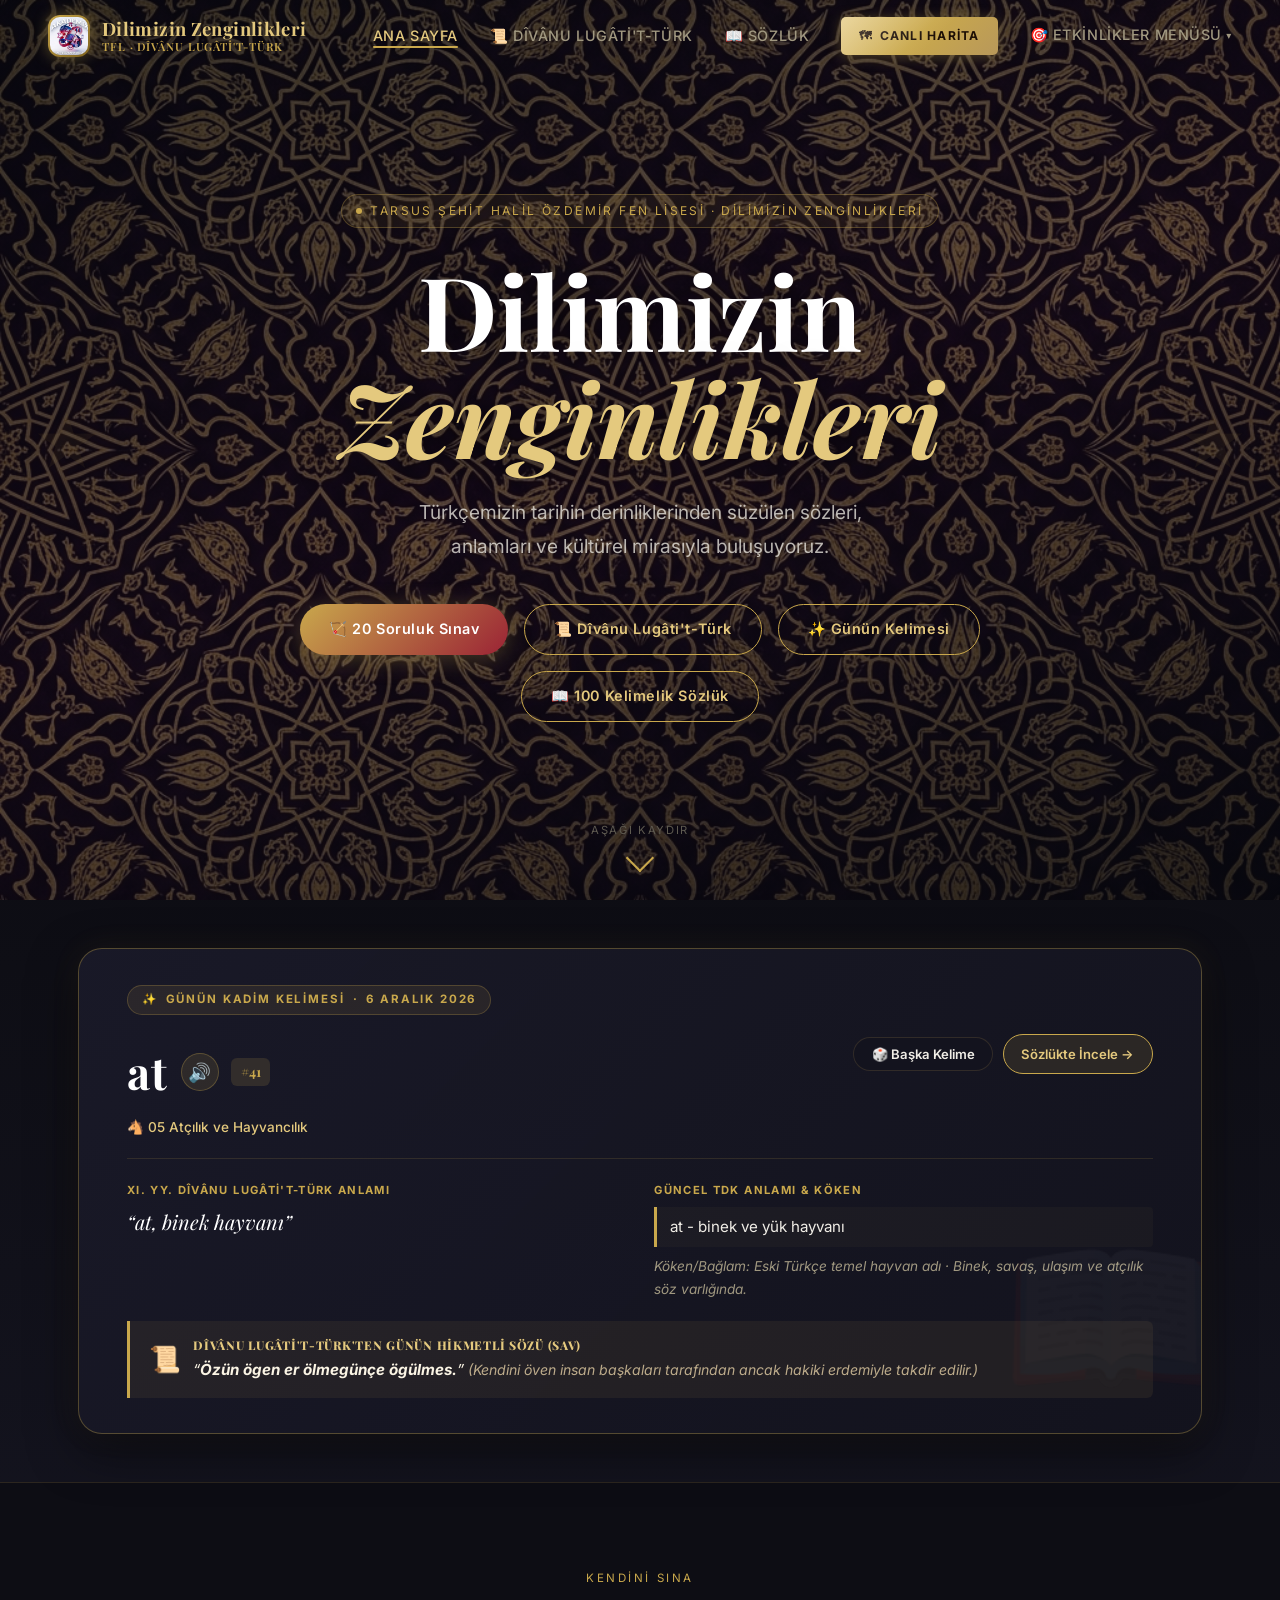
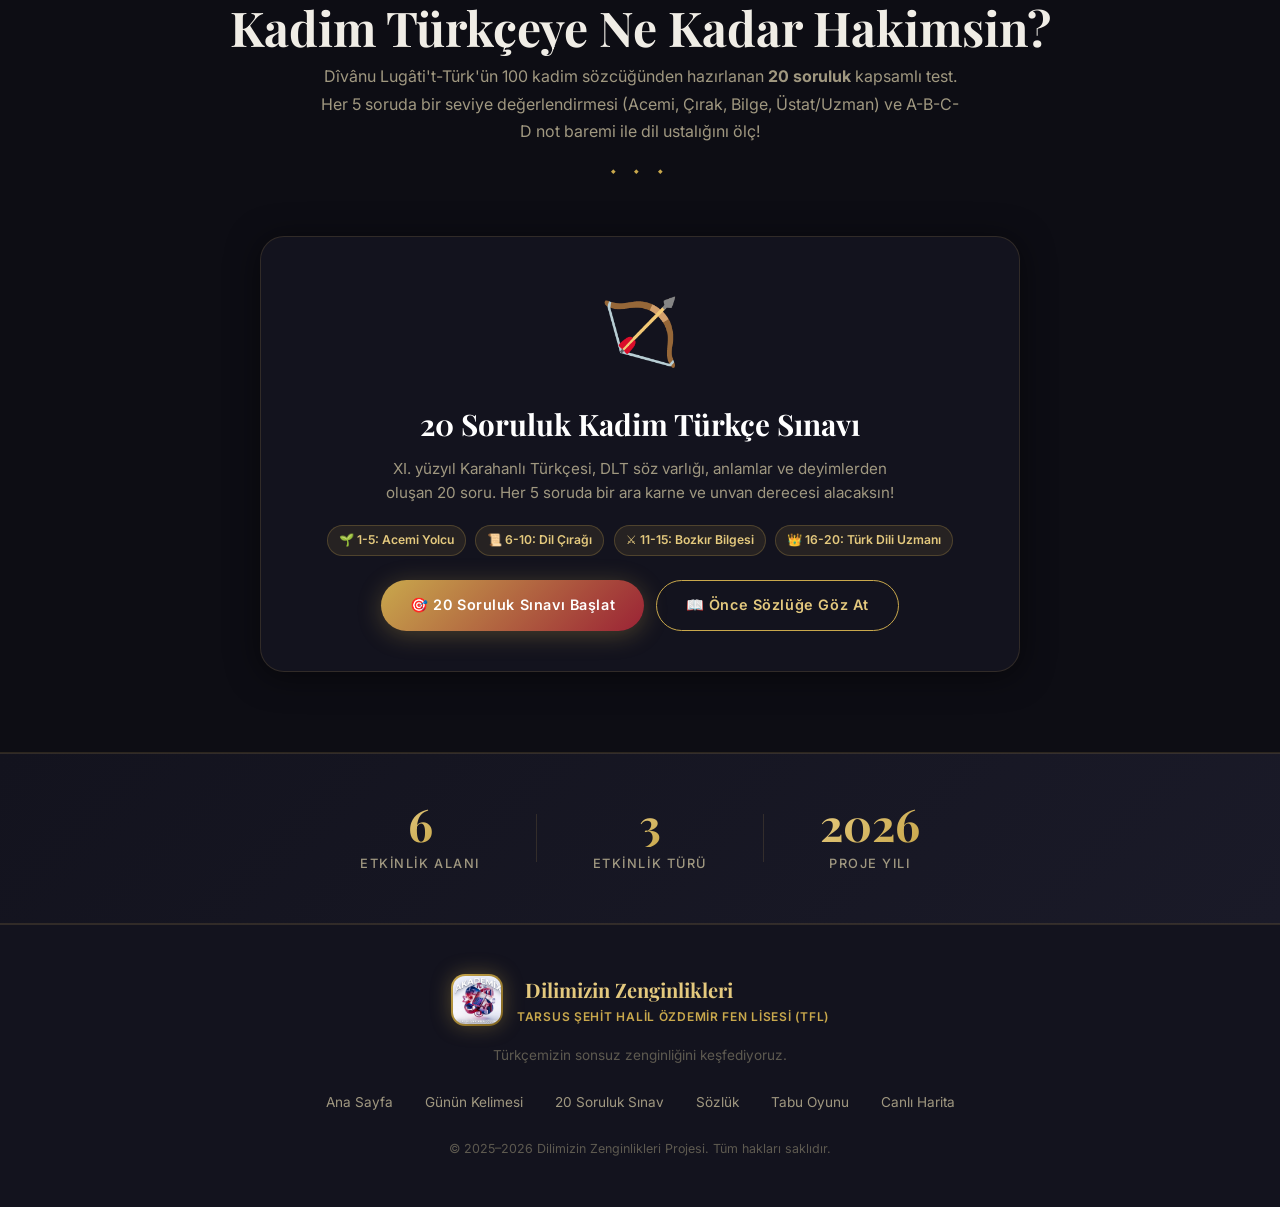
==== commit 8bb73e63: "f" ====
--- a/index.html
+++ b/index.html
@@ -16,9 +16,14 @@
   <!-- ════ NAV ════ -->
   <header class="site-header" id="site-header">
     <nav class="navbar" role="navigation" aria-label="Ana Navigasyon">
-      <a href="#hero" class="brand" id="brand-logo" style="display:flex;align-items:center;gap:10px">
-        <img src="assets/proje_logo_clean.png" alt="Dilimizin Zenginlikleri Proje Logosu" style="height:36px;width:auto;border-radius:50%;box-shadow:0 0 10px rgba(201,168,76,0.3)" />
-        <span class="brand-text">Dilimizin Zenginlikleri</span>
+      <a href="#hero" class="brand" id="brand-logo" style="display:flex;align-items:center;gap:12px;text-decoration:none">
+        <div class="tfl-badge-wrap" style="position:relative;display:flex;align-items:center;justify-content:center;width:42px;height:42px;border-radius:12px;background:linear-gradient(135deg,#c9a84c 0%,#7d611d 100%);padding:2px;box-shadow:0 0 15px rgba(201,168,76,0.45);transition:all 0.3s ease">
+          <img src="assets/tfl_logo.jpeg" alt="TFL Logosu" style="width:100%;height:100%;border-radius:10px;object-fit:cover;display:block" />
+        </div>
+        <div style="display:flex;flex-direction:column;line-height:1.2">
+          <span class="brand-text" style="font-weight:700;letter-spacing:0.02em">Dilimizin Zenginlikleri</span>
+          <span style="font-size:0.7rem;color:var(--color-gold);font-weight:600;letter-spacing:0.08em;text-transform:uppercase">TFL · Dîvânu Lugâti't-Türk</span>
+        </div>
       </a>
       <button class="hamburger" id="hamburger-btn" aria-label="Menüyü aç" aria-expanded="false">
         <span></span><span></span><span></span>
@@ -52,7 +57,7 @@
       <div class="hero-content">
         <div class="hero-badge" id="hero-badge">
           <span class="hero-badge-dot"></span>
-          Türk Dili Eğitim Projesi
+          Tarsus Şehit Halil Özdemir Fen Lisesi · Dilimizin Zenginlikleri
         </div>
         <h1 class="hero-title" id="hero-title">
           Dilimizin<br />
@@ -232,9 +237,16 @@
   <!-- ════ FOOTER ════ -->
   <footer class="site-footer" id="site-footer">
     <div class="footer-inner container">
-      <div class="footer-brand">
-        <span class="brand-icon">✦</span>
-        <span class="brand-text">Dilimizin Zenginlikleri</span>
+      <div class="footer-brand" style="display:flex;flex-direction:column;align-items:center;gap:10px">
+        <div style="display:flex;align-items:center;gap:14px">
+          <div style="width:52px;height:52px;border-radius:14px;background:linear-gradient(135deg,#c9a84c,#7d611d);padding:2px;box-shadow:0 0 20px rgba(201,168,76,0.35)">
+            <img src="assets/tfl_logo.jpeg" alt="TFL Logosu" style="width:100%;height:100%;border-radius:12px;object-fit:cover;display:block" />
+          </div>
+          <div style="text-align:left">
+            <span class="brand-text" style="font-size:1.25rem;font-weight:700">Dilimizin Zenginlikleri</span>
+            <div style="font-size:0.75rem;color:var(--color-gold);font-weight:600;letter-spacing:0.06em">TARSUS ŞEHİT HALİL ÖZDEMİR FEN LİSESİ (TFL)</div>
+          </div>
+        </div>
         <p class="footer-tagline">Türkçemizin sonsuz zenginliğini keşfediyoruz.</p>
       </div>
       <nav class="footer-nav" aria-label="Alt Navigasyon">
--- a/style.css
+++ b/style.css
@@ -1087,38 +1087,66 @@
 }
 
 @media (max-width: 768px) {
+  .site-header { padding: 0.5rem 0.8rem; }
+  .brand { gap: 8px; }
+  .brand-text { font-size: 1.05rem; }
   .hamburger { display: flex; }
   .nav-links {
     position: absolute;
-    top: var(--nav-height);
+    top: 100%;
     left: 0; right: 0;
     flex-direction: column;
     gap: 0;
     background: rgba(13,13,20,0.98);
     backdrop-filter: blur(20px);
-    padding: 1rem 0 2rem;
+    padding: 0.8rem 0 1.5rem;
     max-height: 0;
     overflow: hidden;
     transition: max-height var(--transition-slow);
-    border-bottom: 1px solid var(--color-border);
+    border-bottom: 2px solid var(--color-gold);
+    box-shadow: 0 12px 30px rgba(0,0,0,0.8);
   }
-  .nav-links.open { max-height: 400px; }
+  .nav-links.open { max-height: 520px; overflow-y: auto; }
   .nav-link {
     display: block;
-    padding: 0.85rem 2rem;
-    font-size: 1rem;
+    padding: 0.75rem 1.4rem;
+    font-size: 0.95rem;
   }
   .nav-link::after { display: none; }
+  .nav-map-btn { margin: 0.4rem 1.4rem; justify-content: center; }
+  
+  .hero { padding: 5rem 1rem 3rem; min-height: auto; }
+  .hero-badge { font-size: 0.72rem; padding: 0.35rem 0.85rem; max-width: 95%; text-align: center; }
+  .hero-title { font-size: clamp(2.2rem, 9vw, 3.2rem); }
+  .hero-subtitle { font-size: 0.95rem; line-height: 1.5; padding: 0 0.5rem; }
+  .hero-actions { flex-direction: column; width: 100%; max-width: 320px; gap: 0.6rem; }
+  .hero-actions .btn { width: 100%; justify-content: center; padding: 0.75rem 1rem; }
+  
+  .daily-word-card { padding: 1.5rem 1rem; }
+  .daily-word-header { flex-direction: column; align-items: flex-start; gap: 0.6rem; }
+  .daily-word-val { font-size: 2.2rem; }
+  
+  .quiz-card { padding: 1.5rem 1rem; }
+  .quiz-options { grid-template-columns: 1fr; gap: 0.6rem; }
+  .quiz-opt-btn { padding: 0.75rem 1rem; font-size: 0.9rem; }
+  
   .etkinlik-grid { grid-template-columns: 1fr; }
-  .stats-grid { gap: 1.5rem; flex-wrap: wrap; justify-content: center; }
+  .stats-grid { gap: 1.2rem; flex-wrap: wrap; justify-content: center; }
+  .stat-item { padding: 0 1.2rem; }
   .stat-divider { display: none; }
   .stat-number { font-size: 1.8rem; }
-  .ornament-left, .ornament-right { font-size: 5rem; }
+  .ornament-left, .ornament-right { display: none; }
+  
+  .footer-inner { flex-direction: column; text-align: center; gap: 1.5rem; }
+  .footer-nav { justify-content: center; flex-wrap: wrap; gap: 0.8rem; }
 }
 
 @media (max-width: 480px) {
-  .hero-title { font-size: clamp(2.5rem, 10vw, 3.5rem); }
-  .stats-grid { gap: 1rem; }
+  body { overflow-x: hidden; }
+  .hero-title { font-size: 2rem; }
+  .stats-grid { gap: 0.8rem; }
+  .stat-item { padding: 0 0.8rem; }
+  .daily-sav-box { padding: 1rem 0.8rem; }
 }
 
 /* ── STATS STRIP ── */
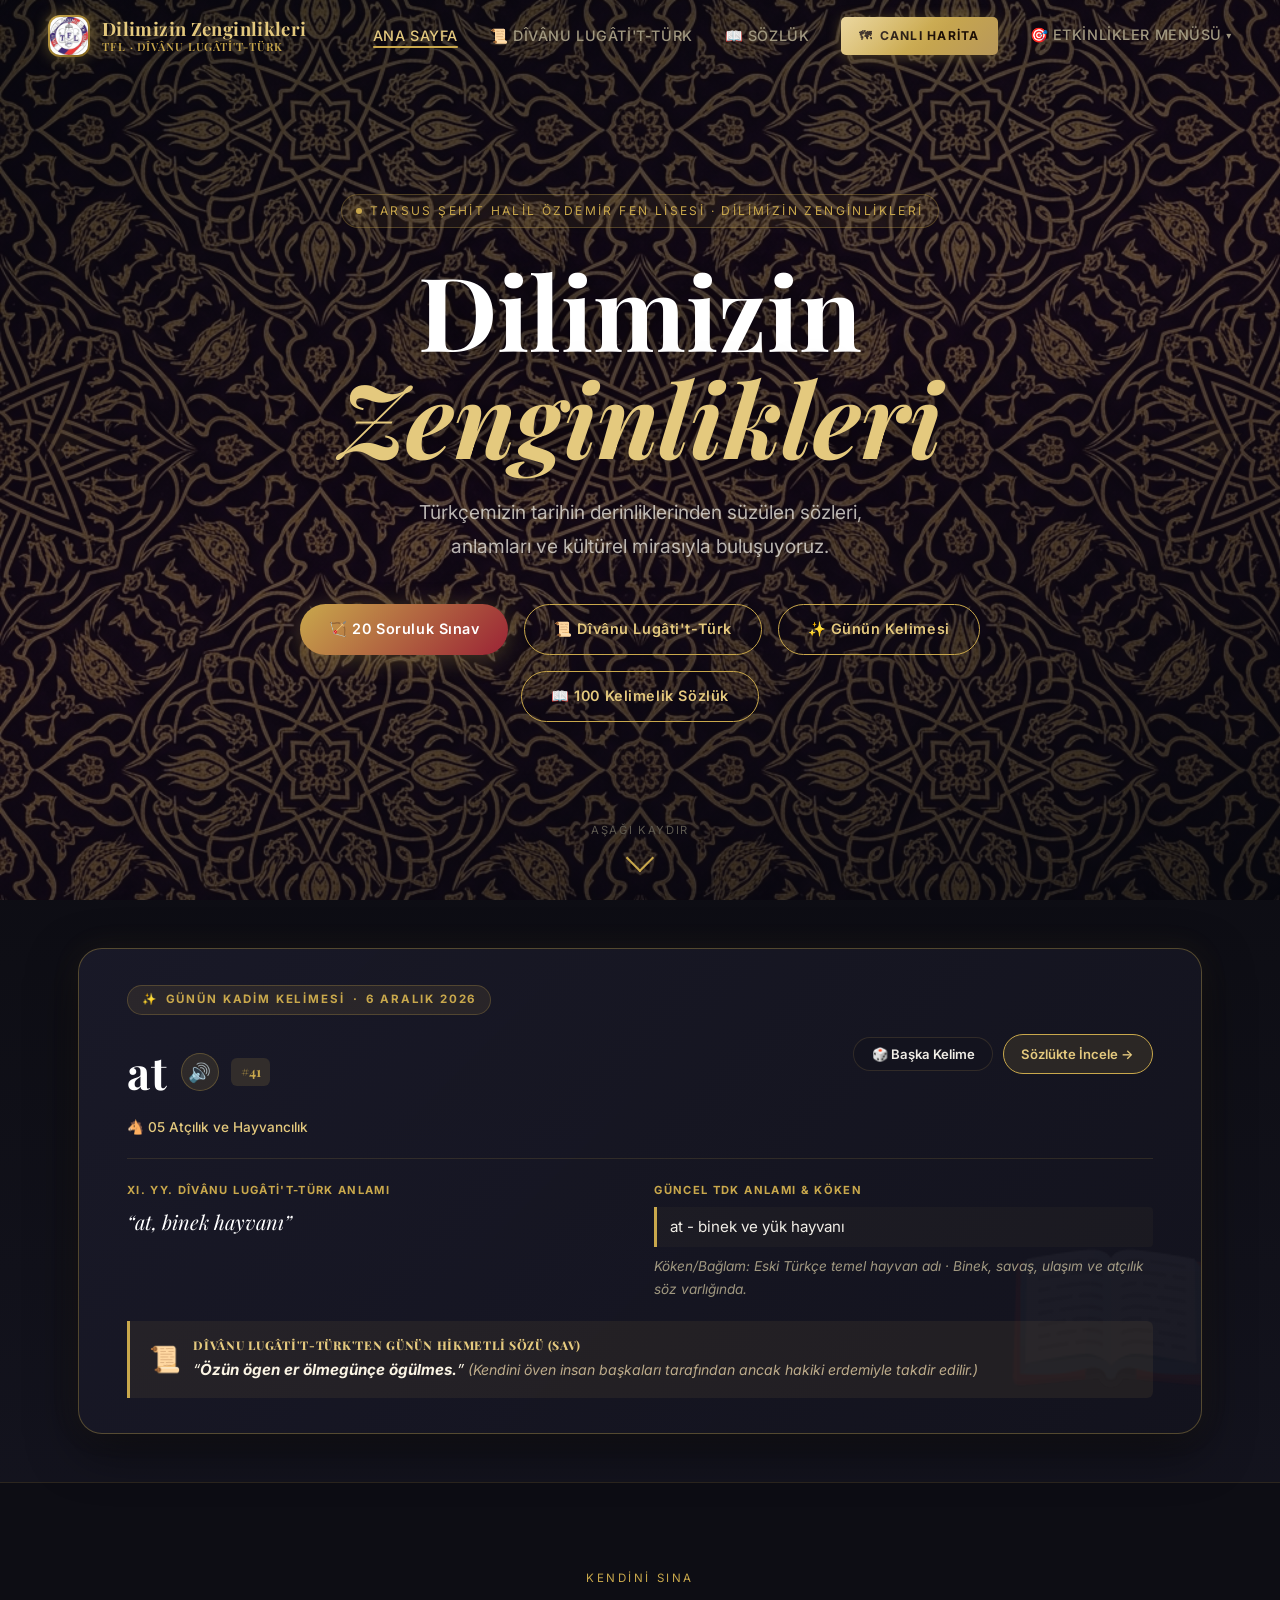
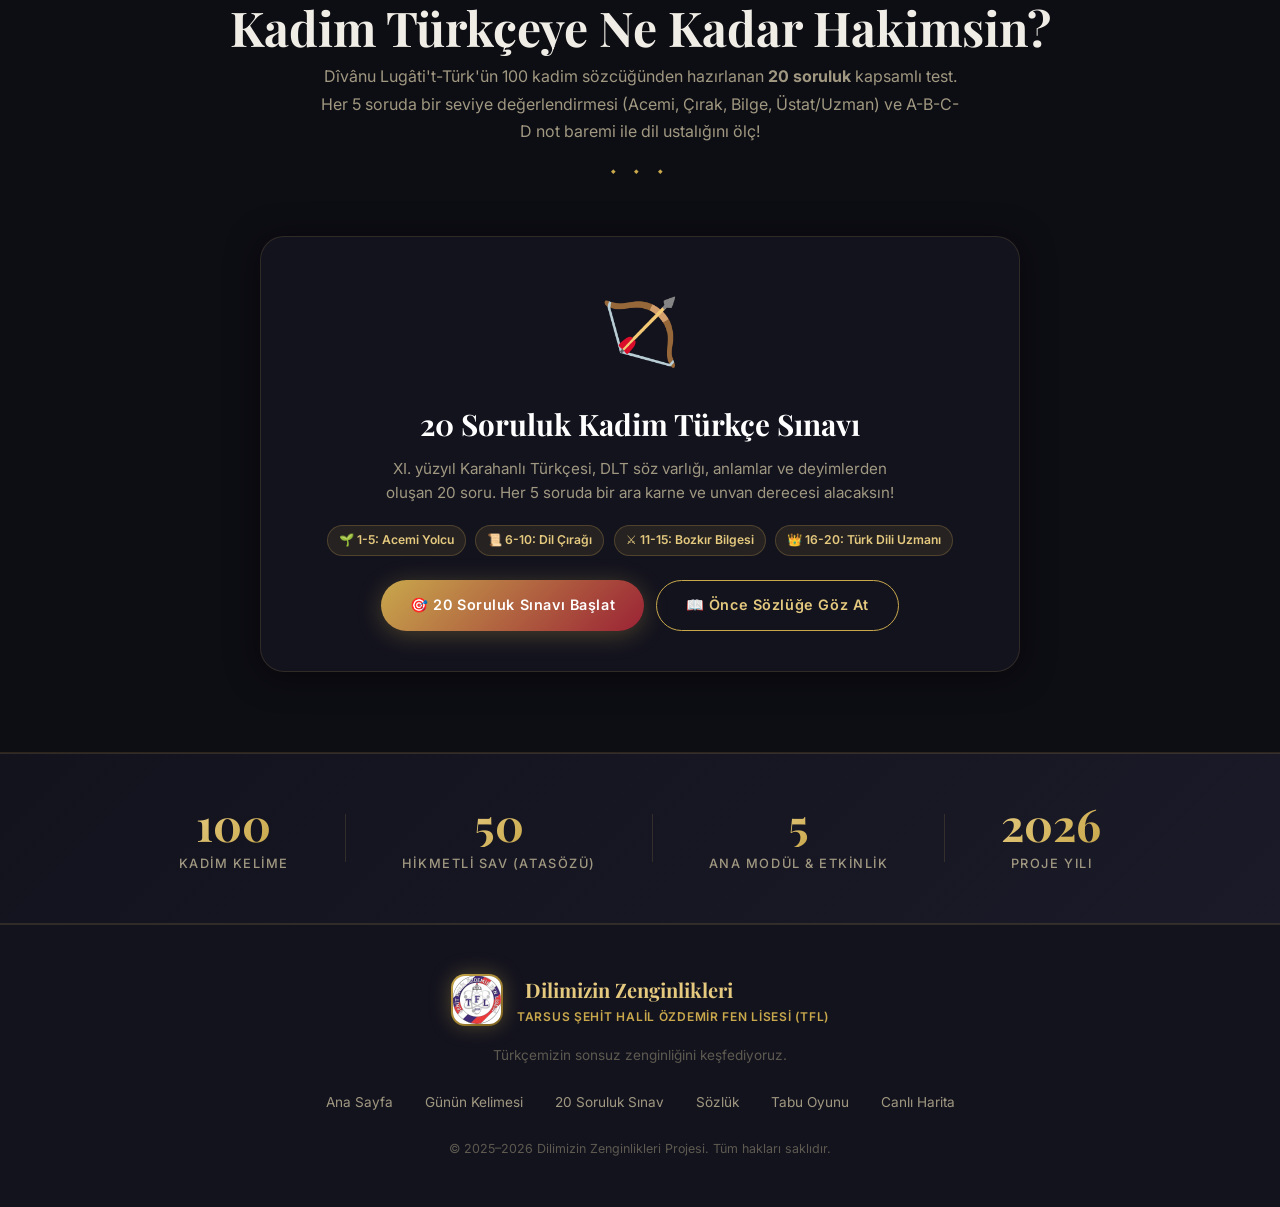
==== commit f934ff10: "son" ====
--- a/index.html
+++ b/index.html
@@ -214,14 +214,19 @@
     <section class="stats-strip" id="stats-strip" aria-label="Proje İstatistikleri">
       <div class="container">
         <div class="stats-grid">
+          <div class="stat-item" id="stat-kelime">
+            <span class="stat-number">100</span>
+            <span class="stat-label">Kadim Kelime</span>
+          </div>
+          <div class="stat-divider" aria-hidden="true"></div>
+          <div class="stat-item" id="stat-sav">
+            <span class="stat-number">50</span>
+            <span class="stat-label">Hikmetli Sav (Atasözü)</span>
+          </div>
+          <div class="stat-divider" aria-hidden="true"></div>
           <div class="stat-item" id="stat-etkinlik">
-            <span class="stat-number">6</span>
-            <span class="stat-label">Etkinlik Alanı</span>
-          </div>
-          <div class="stat-divider" aria-hidden="true"></div>
-          <div class="stat-item" id="stat-tip">
-            <span class="stat-number">3</span>
-            <span class="stat-label">Etkinlik Türü</span>
+            <span class="stat-number">5</span>
+            <span class="stat-label">Ana Modül & Etkinlik</span>
           </div>
           <div class="stat-divider" aria-hidden="true"></div>
           <div class="stat-item" id="stat-yil">
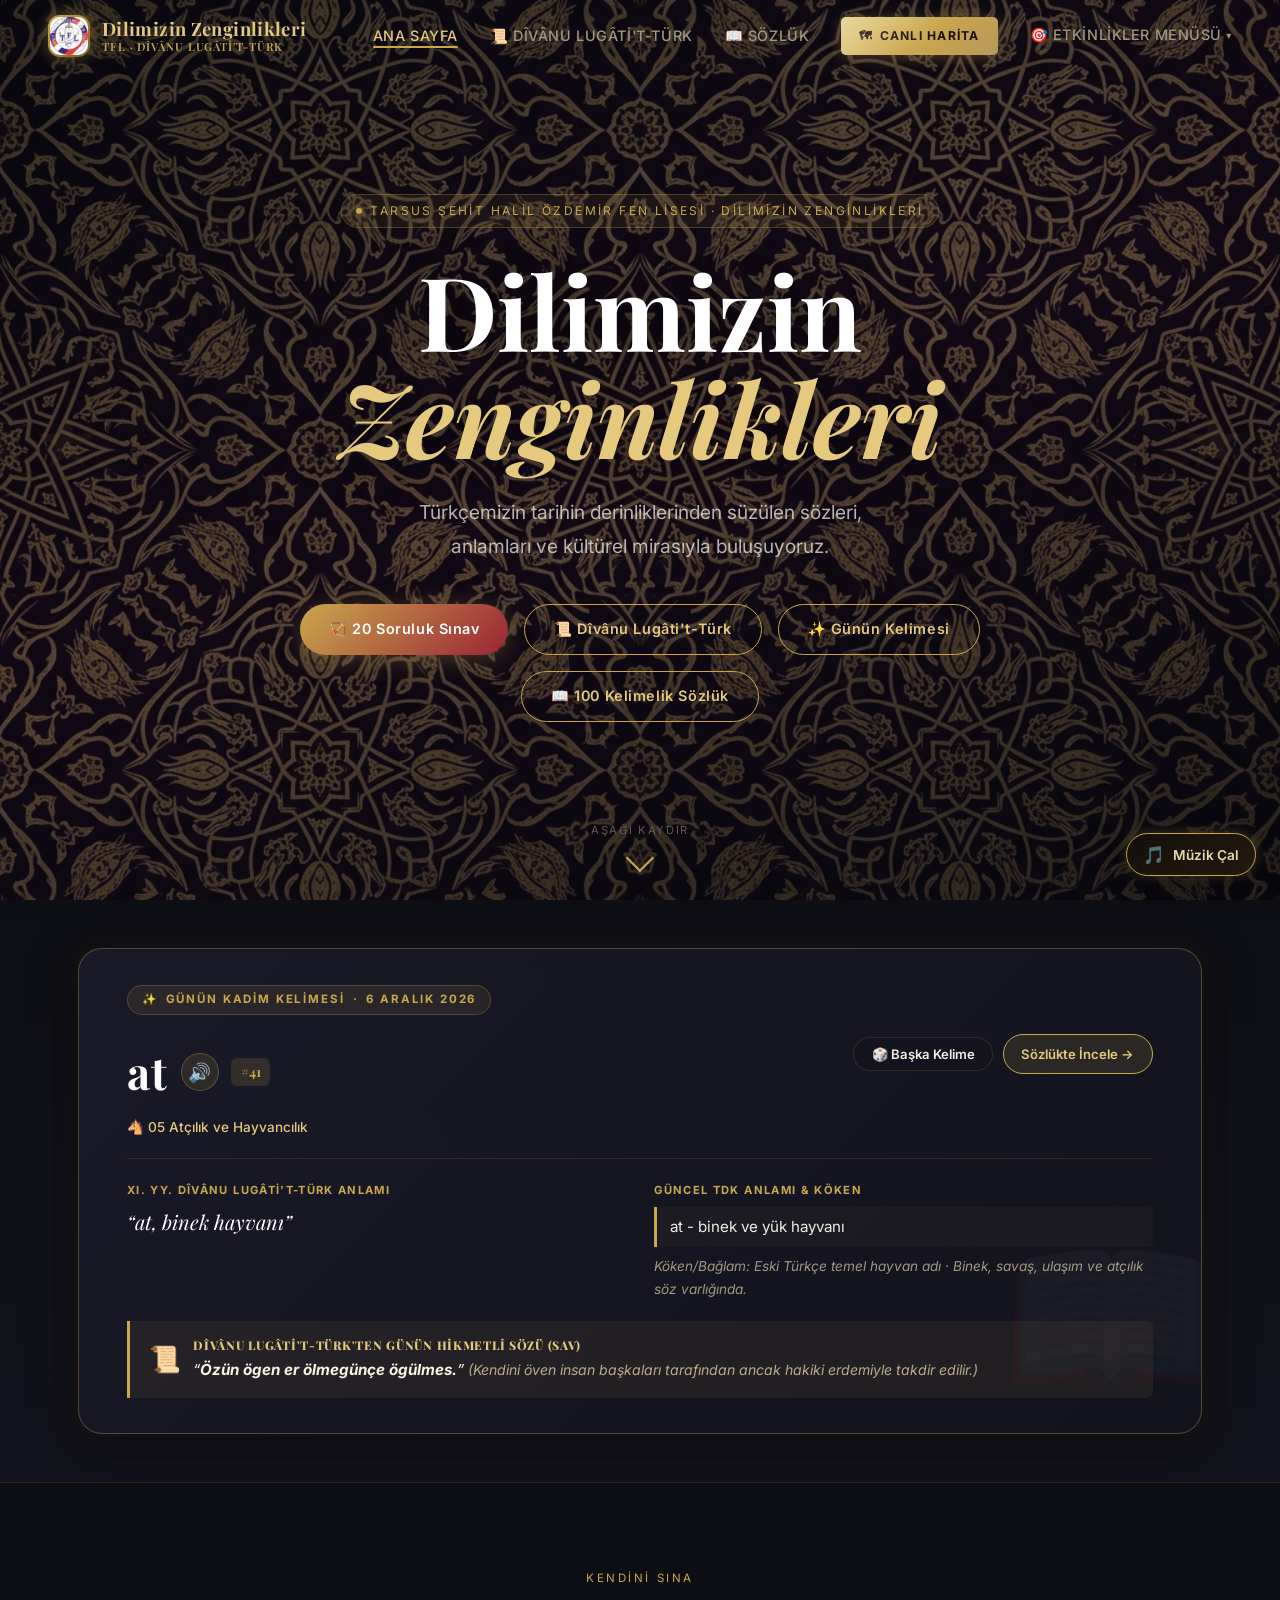
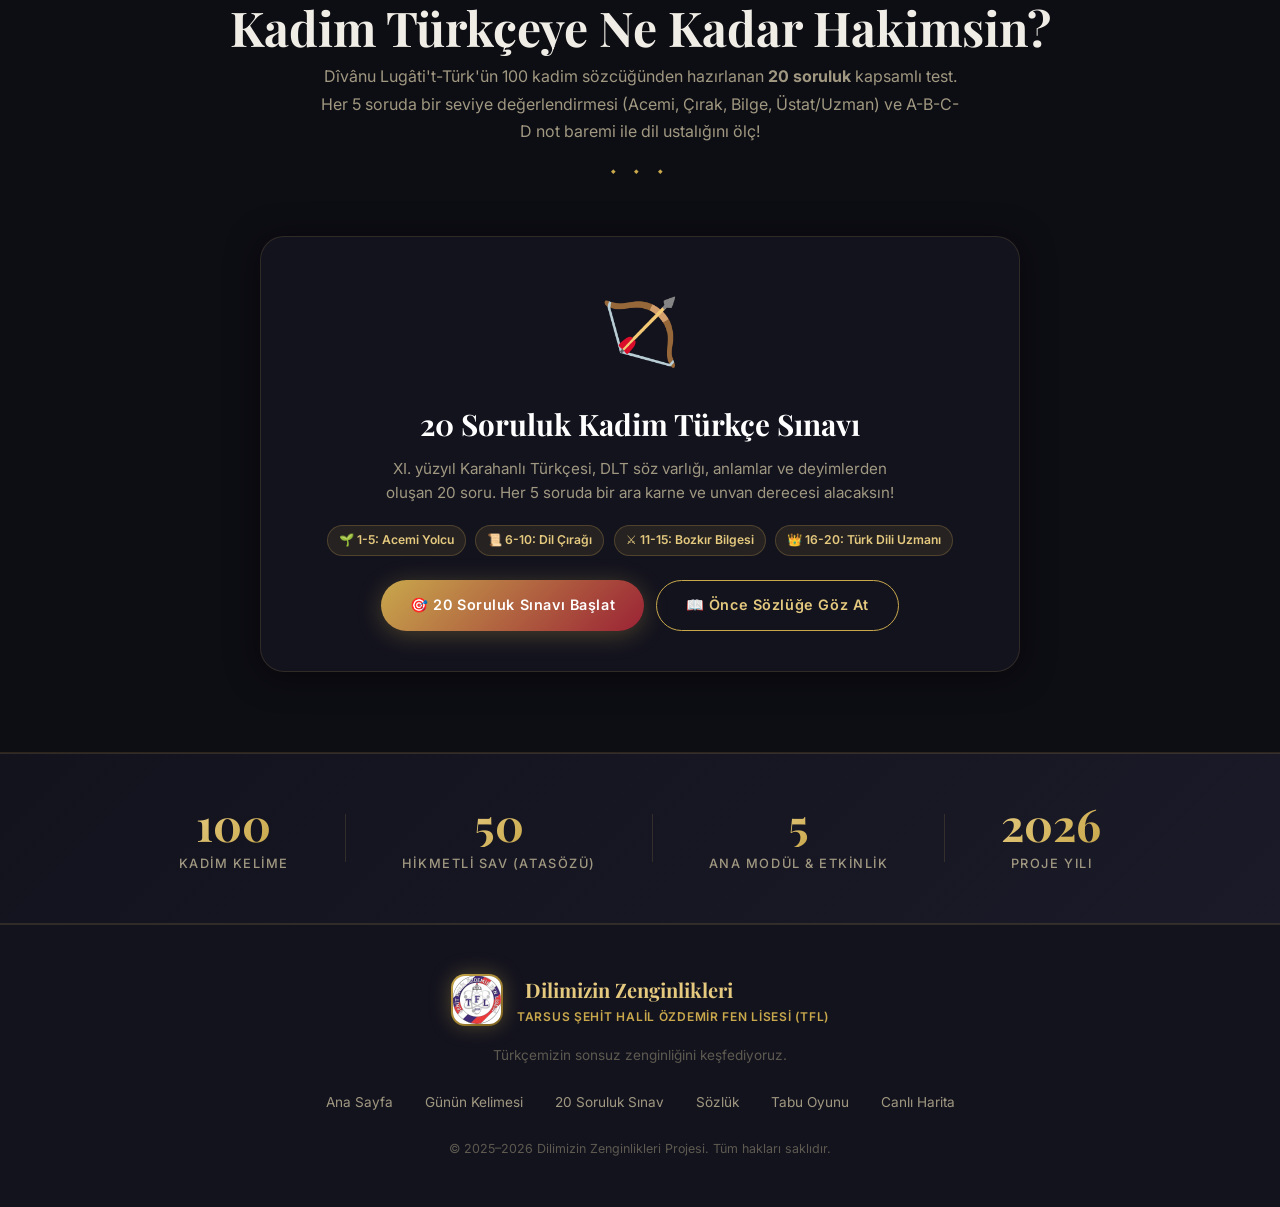
==== commit 197380a6: "son" ====
--- a/index.html
+++ b/index.html
@@ -276,5 +276,6 @@
 
   <script src="words.js"></script>
   <script src="script.js"></script>
+  <script src="music-player.js"></script>
 </body>
 </html>
--- a/style.css
+++ b/style.css
@@ -1099,14 +1099,26 @@
     gap: 0;
     background: rgba(13,13,20,0.98);
     backdrop-filter: blur(20px);
-    padding: 0.8rem 0 1.5rem;
+    padding: 0;
     max-height: 0;
     overflow: hidden;
-    transition: max-height var(--transition-slow);
+    opacity: 0;
+    visibility: hidden;
+    border-bottom: none;
+    box-shadow: none;
+    pointer-events: none;
+    transition: max-height var(--transition-slow), opacity var(--transition), visibility var(--transition), padding var(--transition);
+  }
+  .nav-links.open {
+    max-height: 520px;
+    opacity: 1;
+    visibility: visible;
+    pointer-events: auto;
+    padding: 0.8rem 0 1.5rem;
     border-bottom: 2px solid var(--color-gold);
-    box-shadow: 0 12px 30px rgba(0,0,0,0.8);
+    box-shadow: 0 16px 36px rgba(0,0,0,0.85);
+    overflow-y: auto;
   }
-  .nav-links.open { max-height: 520px; overflow-y: auto; }
   .nav-link {
     display: block;
     padding: 0.75rem 1.4rem;
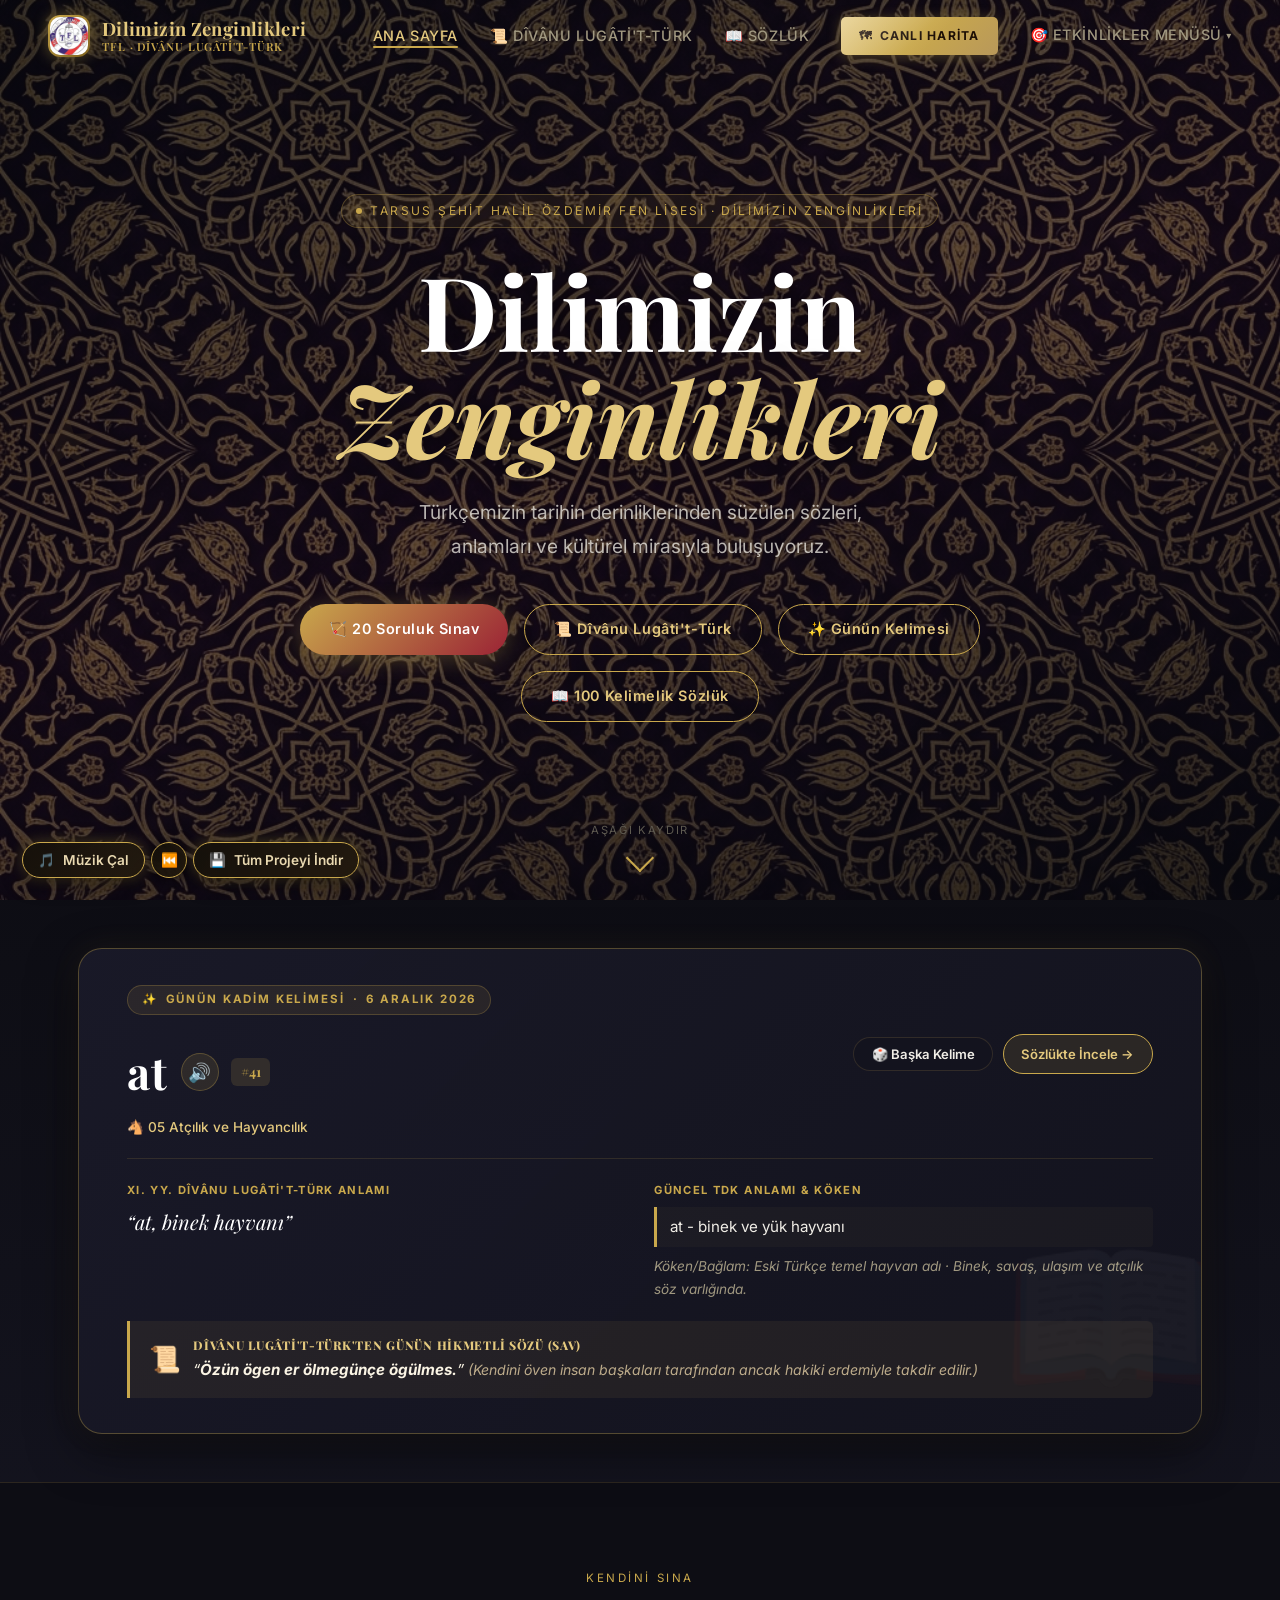
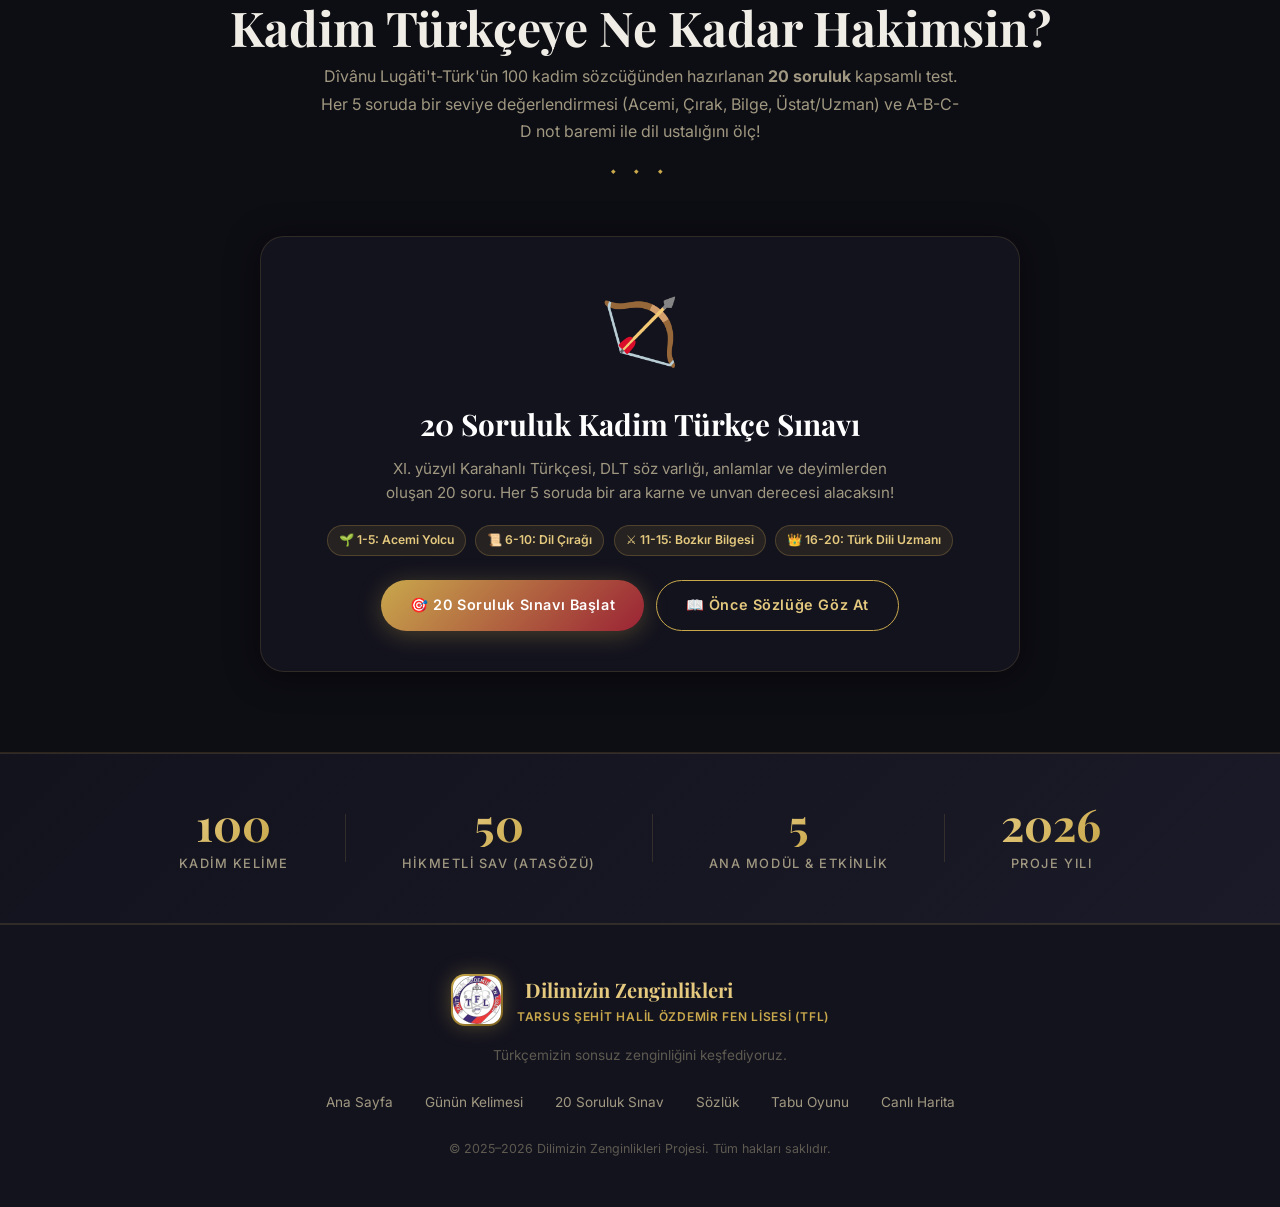
==== commit 728bd55a: "son" ====
--- a/index.html
+++ b/index.html
@@ -10,6 +10,15 @@
   <link rel="preconnect" href="https://fonts.gstatic.com" crossorigin />
   <link href="https://fonts.googleapis.com/css2?family=Playfair+Display:ital,wght@0,400;0,600;0,700;1,400&family=Inter:wght@300;400;500;600&family=Amiri:ital,wght@0,400;0,700;1,400&display=swap" rel="stylesheet" />
   <link rel="stylesheet" href="style.css" />
+
+  <link rel="manifest" href="manifest.json" />
+  <script>
+    if ('serviceWorker' in navigator) {
+      window.addEventListener('load', () => {
+        navigator.serviceWorker.register('sw.js');
+      });
+    }
+  </script>
 </head>
 <body>
 
--- a/style.css
+++ b/style.css
@@ -1110,7 +1110,7 @@
     transition: max-height var(--transition-slow), opacity var(--transition), visibility var(--transition), padding var(--transition);
   }
   .nav-links.open {
-    max-height: 520px;
+    max-height: 80vh;
     opacity: 1;
     visibility: visible;
     pointer-events: auto;
@@ -1118,6 +1118,39 @@
     border-bottom: 2px solid var(--color-gold);
     box-shadow: 0 16px 36px rgba(0,0,0,0.85);
     overflow-y: auto;
+  }
+  .nav-dropdown {
+    width: 100%;
+  }
+  .nav-dropdown-btn {
+    width: 100%;
+    justify-content: space-between;
+    padding: 0.75rem 1.4rem;
+    color: var(--color-gold-light);
+    font-weight: 600;
+  }
+  .nav-dropdown-menu {
+    position: static;
+    transform: none;
+    min-width: 100%;
+    background: rgba(22, 21, 35, 0.95);
+    border: none;
+    border-left: 3px solid var(--color-gold);
+    border-radius: 0;
+    box-shadow: none;
+    padding: 0.4rem 0.6rem;
+    margin: 0.2rem 1rem 0.5rem;
+    width: calc(100% - 2rem);
+  }
+  .nav-dropdown-menu.open {
+    display: block;
+    animation: none;
+  }
+  .nav-dropdown-item {
+    padding: 0.6rem 0.8rem;
+    font-size: 0.86rem;
+    white-space: normal;
+    line-height: 1.4;
   }
   .nav-link {
     display: block;
@@ -1155,7 +1188,16 @@
 
 @media (max-width: 480px) {
   body { overflow-x: hidden; }
-  .hero-title { font-size: 2rem; }
+  .hero-title { font-size: 1.85rem; line-height: 1.2; }
+  .hero-subtitle { font-size: 0.88rem; line-height: 1.45; }
+  .section-title { font-size: 1.6rem !important; }
+  .section-sub { font-size: 0.85rem !important; line-height: 1.5 !important; }
+  .daily-word-title { font-size: 1.8rem !important; }
+  .daily-dlt-meaning { font-size: 1.05rem !important; }
+  .daily-tdk-meaning { font-size: 0.88rem !important; }
+  .quiz-view-title { font-size: 1.45rem !important; }
+  .quiz-view-desc { font-size: 0.86rem !important; }
+  .quiz-question-text { font-size: 1.15rem !important; line-height: 1.4 !important; }
   .stats-grid { gap: 0.8rem; }
   .stat-item { padding: 0 0.8rem; }
   .daily-sav-box { padding: 1rem 0.8rem; }
@@ -1594,3 +1636,4 @@
   font-weight: 700;
   color: #fff;
 }
+
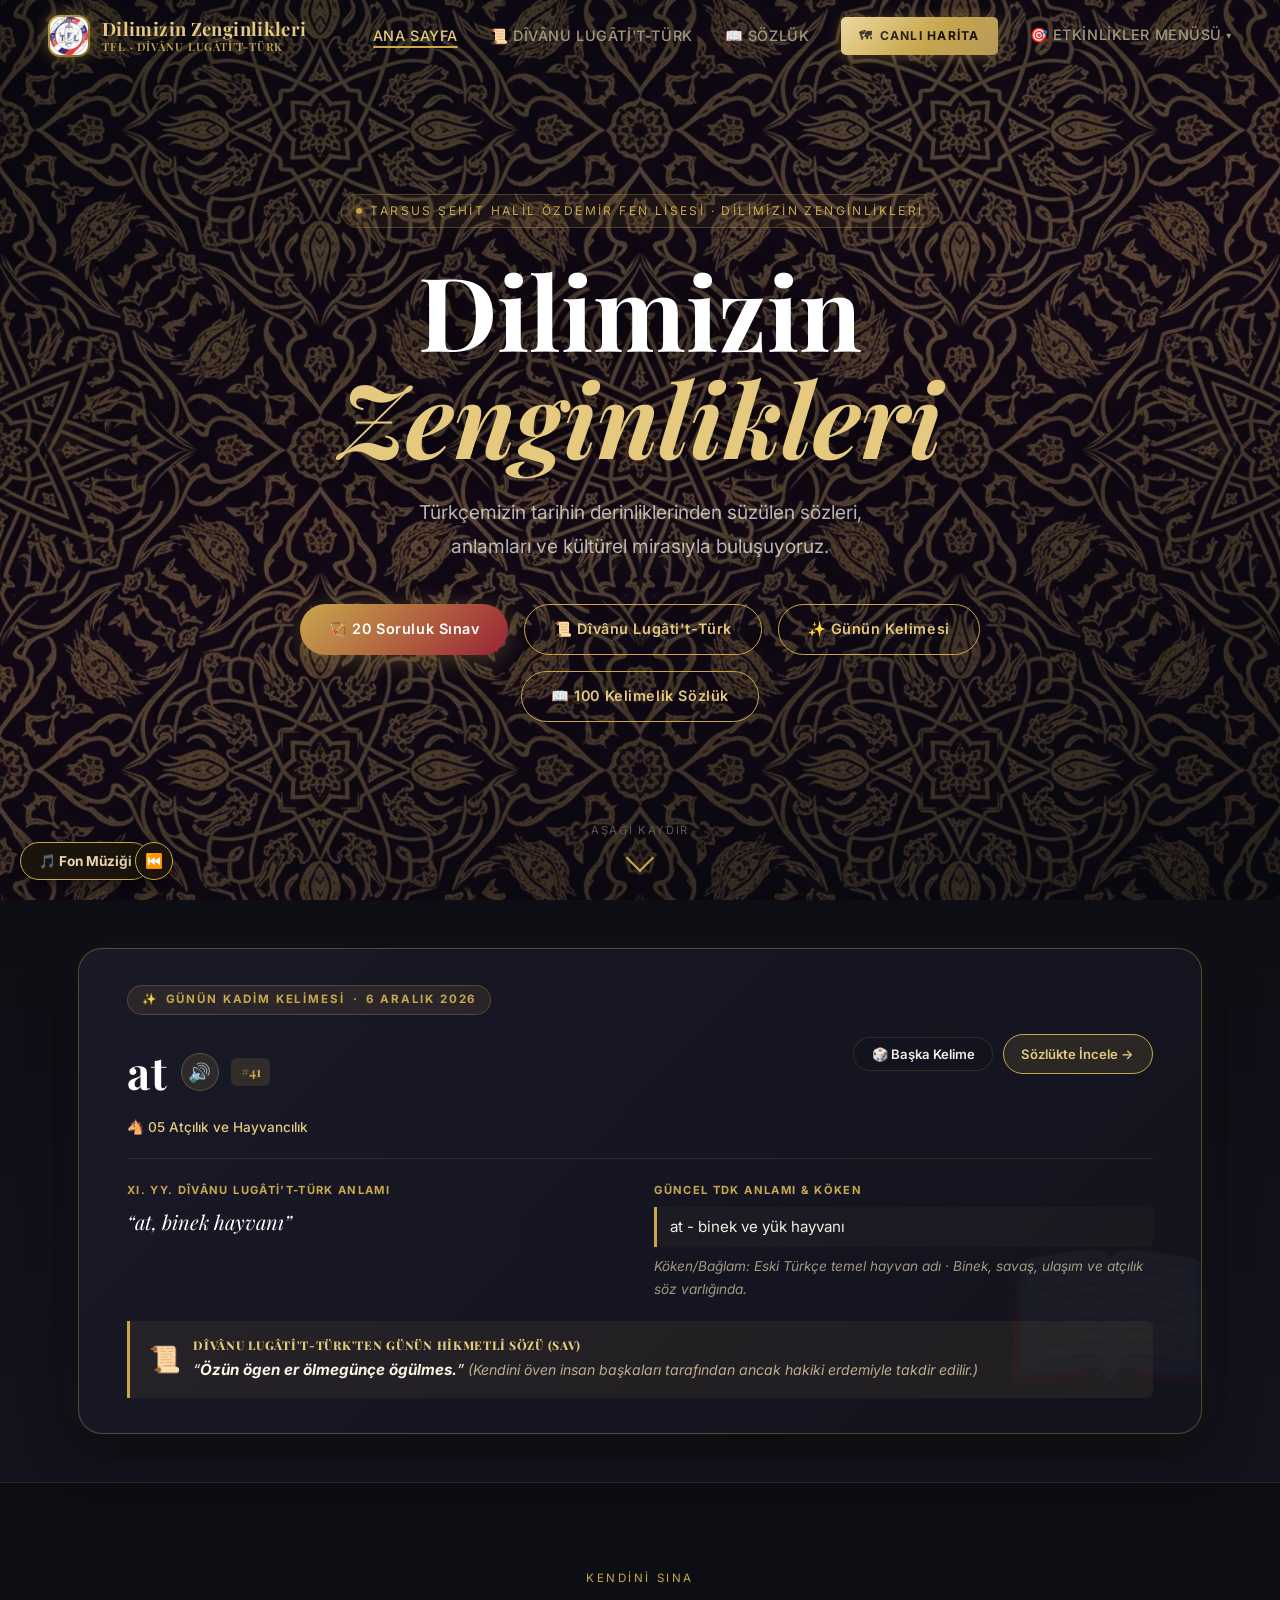
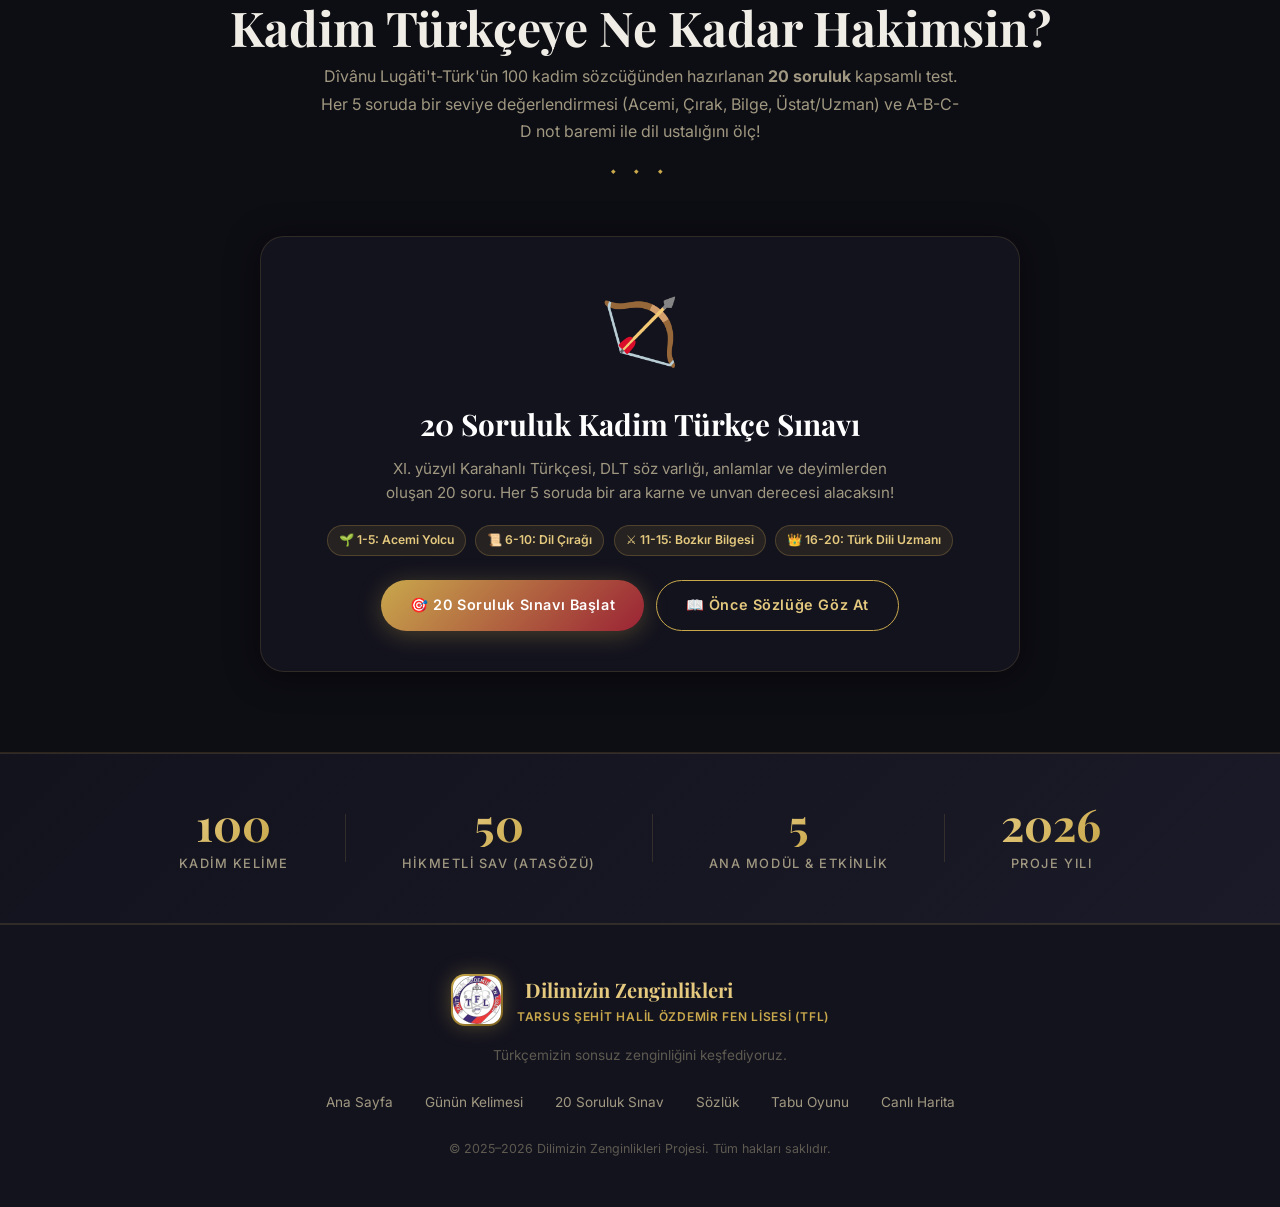
==== commit a59c2863: "son" ====
--- a/index.html
+++ b/index.html
@@ -1,6 +1,7 @@
 <!DOCTYPE html>
 <html lang="tr">
 <head>
+<meta name="google-site-verification" content="Wjk1gsFLuRViIhAhM7XLVU6vYIwSbXhH6of7tlHp5MI" />
   <link rel="icon" href="favicon.ico" />
   <meta charset="UTF-8" />
   <meta name="viewport" content="width=device-width, initial-scale=1.0" />
